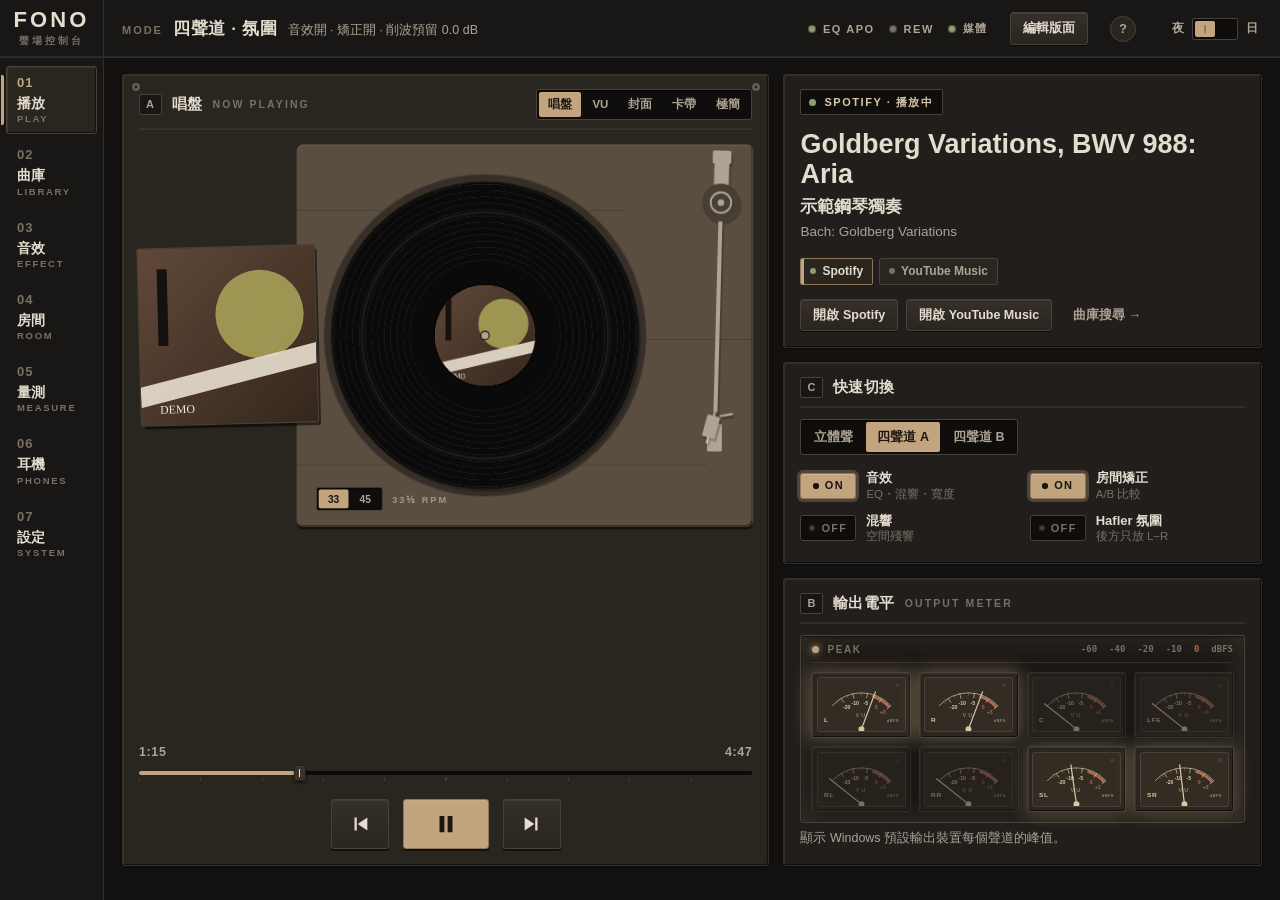
==== web/index.html @ d2fb8076 "Fono Console 2.7.0 Open-source Windows audio console on Equalizer APO: room measurement and correcti" ====
<!doctype html>
<html lang="zh-Hant" data-theme="dark">
<head>
<meta charset="utf-8">
<meta name="viewport" content="width=device-width, initial-scale=1">
<title>Fono Console</title>
<link rel="icon" href="icon.svg" type="image/svg+xml">
<link rel="stylesheet" href="style.css">
</head>
<body>
<div class="app">
  <header class="topbar">
    <div class="brand">
      <div class="brand-mark" aria-hidden="true"><span></span></div>
      <div class="brand-text"><b>FONO</b><small>聲場控制台</small></div>
    </div>
    <div class="top-mode" id="topMode"></div>
    <div class="top-right">
      <div class="lamp-row">
        <span class="status-lamp" id="lampEapo"><i></i>EQ APO</span>
        <span class="status-lamp" id="lampRew"><i></i>REW</span>
        <span class="status-lamp" id="lampMedia"><i></i>媒體</span>
      </div>
      <button class="btn edit-btn" id="editBtn" type="button" aria-pressed="false">編輯版面</button>
      <button class="help-btn" id="helpBtn" type="button" aria-label="說明">?</button>
      <button class="theme-switch" id="themeSwitch" type="button" aria-label="切換深淺色">
        <span class="ts-label">夜</span><span class="ts-track"><span class="ts-thumb"></span></span><span class="ts-label">日</span>
      </button>
    </div>
  </header>

  <nav class="rail" id="rail" aria-label="頁面">
    <button data-page="play"><em>01</em><b>播放</b><small>PLAY</small></button>
    <button data-page="lib"><em>02</em><b>曲庫</b><small>LIBRARY</small></button>
    <button data-page="fx"><em>03</em><b>音效</b><small>EFFECT</small></button>
    <button data-page="room"><em>04</em><b>房間</b><small>ROOM</small></button>
    <button data-page="measure"><em>05</em><b>量測</b><small>MEASURE</small></button>
    <button data-page="hp"><em>06</em><b>耳機</b><small>PHONES</small></button>
    <button data-page="settings"><em>07</em><b>設定</b><small>SYSTEM</small></button>
  </nav>

  <main class="pages">
    <section class="page" id="page-play"></section>
    <section class="page" id="page-lib"></section>
    <section class="page" id="page-hp"></section>
    <section class="page" id="page-fx"></section>
    <section class="page" id="page-room"></section>
    <section class="page" id="page-measure"></section>
    <section class="page" id="page-settings"></section>
  </main>

  <footer class="strip" id="strip"></footer>
</div>
<div class="toast" id="toast" role="status" aria-live="polite"></div>
<script type="module">
// Static demo (tutorial site, GitHub Pages): a simulated backend runs in the page.
if (/[?&]demo\b/.test(location.search) || !/^(127\.0\.0\.1|localhost)$/.test(location.hostname) || location.pathname.includes('/guide/')) await import('./js/mock.js');
await import('./js/app.js');
</script>
</body>
</html>
---- web/style.css ----
/* ================================================================ tokens */
:root {
  --font-ui: "Segoe UI Variable Text", "Segoe UI", "Microsoft JhengHei UI", "Microsoft JhengHei", "Noto Sans CJK TC", "Noto Sans TC", "PingFang TC", sans-serif;
  --font-disp: "Bahnschrift SemiCondensed", "Bahnschrift", "DIN Condensed", "Barlow Condensed", "DejaVu Sans Condensed", "Microsoft JhengHei UI", "Noto Sans CJK TC", sans-serif;
  --font-mono: "Cascadia Mono", "Consolas", "DejaVu Sans Mono", monospace;
  --r: 3px;
  --gap: 14px;
}
html[data-theme="dark"] {
  color-scheme: dark;
  --bg: #0e0c0b;
  --bg-2: #15110f;
  --panel: #1a1512;
  --panel-2: #221b17;
  --raised: #2d231d;
  --brown: #4a3427;
  --brown-2: #6b4a35;
  --line: #33281f;
  --line-2: #45362b;
  --ink: #ece2d2;
  --ink-2: #b3a090;
  --ink-3: #7c6b5e;
  --accent: #c8692f;
  --accent-ink: #160f0b;
  --accent-2: #8f3d22;
  --good: #8fae6a;
  --warn: #d9a441;
  --bad: #d2563a;
  --knob-cap: #3a2c23;
  --knob-skirt: #251c17;
  --metal: #8b7a6b;
  --vinyl: #0b0a0a;
  --vinyl-groove: #1c1917;
  --shadow: 0 1px 0 rgba(0,0,0,.6), 0 14px 30px -18px rgba(0,0,0,.9);
  --hi: inset 0 1px 0 rgba(255,236,214,.05);
  --grid: rgba(236,226,210,.07);
}
html[data-theme="light"] {
  color-scheme: light;
  --bg: #e9e1d3;        /* linen */
  --bg-2: #e1d6c4;
  --panel: #f3ede3;
  --panel-2: #e8dccb;   /* milk tea, light */
  --raised: #d9c4a6;    /* milk tea */
  --brown: #c19a6b;     /* camel */
  --brown-2: #a8804f;
  --line: #d3c3ab;
  --line-2: #c0aa8c;
  --ink: #33251b;
  --ink-2: #6e5845;
  --ink-3: #9a8370;
  --accent: #a4472a;    /* brick, the constructivist accent */
  --accent-ink: #fbf5ec;
  --accent-2: #c19a6b;
  --good: #5f7f3d;
  --warn: #b07a1b;
  --bad: #b23b25;
  --knob-cap: #e7dac6;
  --knob-skirt: #cdb593;
  --metal: #8c7863;
  --vinyl: #1a1614;
  --vinyl-groove: #2a2421;
  --shadow: 0 1px 0 rgba(84,58,36,.18), 0 14px 26px -18px rgba(84,58,36,.55);
  --hi: inset 0 1px 0 rgba(255,255,255,.6);
  --grid: rgba(51,37,27,.08);
}

* { box-sizing: border-box; }
html, body { margin: 0; height: 100%; }
body {
  background: var(--bg);
  color: var(--ink);
  font: 13.5px/1.45 var(--font-ui);
  -webkit-font-smoothing: antialiased;
  overflow: hidden;
  user-select: none;
}
button { font: inherit; color: inherit; }
input, select, textarea { font: inherit; color: var(--ink); }
::selection { background: var(--accent); color: var(--accent-ink); }
.mono { font-family: var(--font-mono); }

/* ================================================================ layout */
.app {
  display: grid;
  grid-template: "top top" 58px "rail main" 1fr "rail strip" auto / 104px 1fr;
  height: 100vh;
}
.topbar {
  grid-area: top; display: flex; align-items: center; gap: 18px;
  padding: 0 18px 0 0; background: var(--bg-2); border-bottom: 1px solid var(--line);
  position: relative; overflow: hidden;
}
.topbar::after { /* constructivist diagonal */
  content: ""; position: absolute; right: 470px; top: -20px; width: 46px; height: 120px;
  background: var(--accent); transform: skewX(-28deg); opacity: .9; pointer-events: none;
}
.brand { display: flex; align-items: center; gap: 12px; width: 104px; justify-content: center; height: 100%; background: var(--accent); color: var(--accent-ink); position: relative; z-index: 1; }
.brand-mark { width: 26px; height: 26px; border-radius: 50%; background: var(--accent-ink); position: relative; display: none; }
.brand-text { display: flex; flex-direction: column; align-items: center; line-height: 1; }
.brand-text b { font: 700 25px/1 var(--font-disp); letter-spacing: .06em; }
.brand-text small { font-size: 10.5px; letter-spacing: .2em; margin-top: 3px; font-weight: 600; }
.top-mode { display: flex; align-items: baseline; gap: 10px; z-index: 1; }
.top-mode .tm-k { font: 600 11px var(--font-disp); letter-spacing: .18em; color: var(--ink-3); text-transform: uppercase; }
.top-mode .tm-v { font: 700 19px var(--font-disp); letter-spacing: .04em; }
.top-mode .tm-d { color: var(--ink-2); font-size: 12.5px; }
.top-right { margin-left: auto; display: flex; align-items: center; gap: 22px; z-index: 1; }
.lamp-row { display: flex; gap: 14px; }
.status-lamp { display: inline-flex; align-items: center; gap: 7px; font: 600 11.5px var(--font-disp); letter-spacing: .12em; color: var(--ink-2); }
.status-lamp i { width: 9px; height: 9px; border-radius: 50%; background: var(--ink-3); box-shadow: inset 0 0 0 1px rgba(0,0,0,.35); }
.status-lamp.ok i { background: var(--good); box-shadow: 0 0 8px var(--good); }
.status-lamp.warn i { background: var(--warn); box-shadow: 0 0 8px var(--warn); }
.status-lamp.bad i { background: var(--bad); box-shadow: 0 0 8px var(--bad); }

.theme-switch { display: flex; align-items: center; gap: 8px; background: none; border: 0; cursor: pointer; padding: 4px; }
.ts-label { font: 700 12px var(--font-disp); color: var(--ink-2); }
.ts-track { width: 46px; height: 22px; border-radius: 3px; background: var(--panel-2); border: 1px solid var(--line-2); position: relative; box-shadow: inset 0 2px 3px rgba(0,0,0,.25); }
.ts-thumb { position: absolute; top: 2px; left: 2px; width: 20px; height: 16px; border-radius: 2px; background: var(--brown-2); box-shadow: var(--hi), 0 1px 2px rgba(0,0,0,.4); transition: left .18s; }
.ts-thumb::after { content: ""; position: absolute; inset: 4px 9px; background: rgba(0,0,0,.25); }
html[data-theme="light"] .ts-thumb { left: 24px; }

/* rail */
.rail { grid-area: rail; background: var(--bg-2); border-right: 1px solid var(--line); display: flex; flex-direction: column; padding: 10px 0; gap: 2px; position: relative; overflow: hidden; }
.rail button {
  background: none; border: 0; cursor: pointer; text-align: left; padding: 12px 14px 12px 16px;
  display: grid; grid-template-columns: auto; position: relative; color: var(--ink-2);
}
.rail button em { font: 700 26px/1 var(--font-disp); font-style: normal; color: var(--ink-3); letter-spacing: .02em; }
.rail button b { font-size: 15px; margin-top: 2px; color: var(--ink); font-weight: 700; }
.rail button small { font: 600 10px var(--font-disp); letter-spacing: .22em; color: var(--ink-3); }
.rail button:hover em { color: var(--ink-2); }
.rail button.on { background: var(--panel); }
.rail button.on::before { content: ""; position: absolute; left: 0; top: 0; bottom: 0; width: 6px; background: var(--accent); }
.rail button.on em { color: var(--accent); }
.rail-stripe { margin-top: auto; height: 160px; background: repeating-linear-gradient(-28deg, transparent 0 14px, var(--line) 14px 18px); opacity: .9; }

.pages { grid-area: main; overflow: auto; position: relative; }
.page { display: none; padding: 20px 22px 26px; min-height: 100%; }
.page.on { display: block; animation: pagein .22s ease-out; }
@keyframes pagein { from { opacity: 0; transform: translateY(4px); } }

/* ================================================================ panels */
.panel {
  background: var(--panel); border: 1px solid var(--line); border-radius: var(--r);
  box-shadow: var(--shadow), var(--hi); position: relative; padding: 16px 18px 18px;
}
.panel.plinth::before, .panel.plinth::after { /* screws */
  content: ""; position: absolute; width: 9px; height: 9px; border-radius: 50%;
  background: radial-gradient(circle at 50% 50%, transparent 0 1px, var(--metal) 1px 100%);
  box-shadow: inset 0 0 0 1px rgba(0,0,0,.35); top: 9px; left: 9px; opacity: .7;
}
.panel.plinth::after { left: auto; right: 9px; }
.ph { display: flex; align-items: center; gap: 12px; margin: 0 0 14px; }
.ph .tag { font: 700 12px/1 var(--font-disp); letter-spacing: .12em; background: var(--ink); color: var(--bg); padding: 5px 7px 4px; border-radius: 2px; }
.ph h2 { font: 700 17px var(--font-ui); margin: 0; letter-spacing: .02em; }
.ph .en { font: 600 11px var(--font-disp); letter-spacing: .24em; color: var(--ink-3); text-transform: uppercase; }
.ph .rule { flex: 1; height: 2px; background: var(--line-2); }
.ph .actions { display: flex; gap: 8px; }
.hint { color: var(--ink-2); font-size: 12.5px; margin: 6px 0 0; line-height: 1.55; }
.hint b { color: var(--ink); }
.muted { color: var(--ink-3); }
.grid { display: grid; gap: var(--gap); }

.page-head { display: flex; align-items: flex-end; gap: 16px; margin: 0 0 16px; }
.page-head .num { font: 700 64px/0.8 var(--font-disp); color: var(--accent); letter-spacing: -.02em; }
.page-head h1 { margin: 0; font: 800 26px/1.1 var(--font-ui); }
.page-head .sub { color: var(--ink-2); margin-top: 4px; font-size: 13px; }
.page-head .bar { flex: 1; height: 8px; background: var(--ink); margin-bottom: 8px; position: relative; }
.page-head .bar::after { content: ""; position: absolute; right: 0; top: -8px; width: 80px; height: 24px; background: var(--accent); transform: skewX(-28deg); }

/* ================================================================ buttons */
.btn {
  display: inline-flex; align-items: center; justify-content: center; gap: 6px;
  background: var(--raised); border: 1px solid var(--line-2); border-radius: var(--r);
  padding: 7px 12px; cursor: pointer; font-weight: 600; font-size: 12.5px;
  box-shadow: var(--hi), 0 2px 0 var(--line); transition: transform .06s, box-shadow .06s, background .15s;
  white-space: nowrap;
}
.btn:hover { background: var(--brown); color: var(--ink); }
html[data-theme="light"] .btn:hover { color: #2b1d14; }
.btn:active { transform: translateY(2px); box-shadow: var(--hi), 0 0 0 var(--line); }
.btn.primary { background: var(--accent); border-color: var(--accent); color: var(--accent-ink); }
.btn.primary:hover { filter: brightness(1.08); }
.btn.ghost { background: transparent; box-shadow: none; }
.btn:disabled { opacity: .45; pointer-events: none; }
.btn svg { width: 15px; height: 15px; }

.keys { display: inline-flex; border: 1px solid var(--line-2); border-radius: var(--r); overflow: hidden; background: var(--panel-2); }
.key { background: none; border: 0; border-right: 1px solid var(--line-2); padding: 7px 12px; cursor: pointer; font-weight: 600; font-size: 12.5px; color: var(--ink-2); }
.key:last-child { border-right: 0; }
.key:hover { color: var(--ink); background: var(--raised); }
.key.on { background: var(--ink); color: var(--bg); }

input[type=text], input[type=number], select, textarea {
  background: var(--bg-2); border: 1px solid var(--line-2); border-radius: var(--r);
  padding: 6px 9px; outline: none; min-width: 0;
}
input:focus, select:focus, textarea:focus { border-color: var(--accent); }
select { cursor: pointer; }
label.field { display: grid; gap: 4px; font-size: 12px; color: var(--ink-2); }
label.field > span { font-weight: 600; }

/* ================================================================ knob */
.knob { display: inline-flex; flex-direction: column; align-items: center; gap: 2px; outline: none; cursor: ns-resize; touch-action: none; }
.knob-svg { display: block; overflow: visible; }
.knob-ticks line { stroke: var(--ink-3); stroke-width: 1.2; }
.knob-track { fill: none; stroke: var(--line-2); stroke-width: 3.2; stroke-linecap: butt; }
.knob-arc { fill: none; stroke: var(--accent); stroke-width: 3.2; }
.knob-skirt { fill: var(--knob-skirt); stroke: rgba(0,0,0,.35); stroke-width: 1; }
.knob-knurl line { stroke: rgba(0,0,0,.28); stroke-width: 1.4; }
html[data-theme="light"] .knob-knurl line { stroke: rgba(84,58,36,.35); }
.knob-cap { fill: var(--knob-cap); }
.knob-cap-hi { fill: none; stroke: rgba(255,240,220,.08); stroke-width: 1.5; }
html[data-theme="light"] .knob-cap-hi { stroke: rgba(255,255,255,.8); }
.knob-ptr { stroke: var(--ink); stroke-width: 2.6; stroke-linecap: square; }
.knob:focus-visible .knob-skirt, .knob.active .knob-skirt { stroke: var(--accent); }
.knob-label { font-weight: 700; font-size: 12.5px; margin-top: 2px; }
.knob-val { font: 600 12px var(--font-disp); color: var(--ink-2); letter-spacing: .04em; min-height: 16px; }

/* ================================================================ fader */
.fader { display: inline-flex; flex-direction: column; align-items: center; gap: 6px; outline: none; width: 46px; touch-action: none; }
.fader-val { font: 600 11.5px var(--font-disp); color: var(--ink-2); min-height: 15px; }
.fader-slot { position: relative; width: 38px; cursor: ns-resize; }
.fader-scale i { position: absolute; left: 0; right: 0; height: 1px; background: var(--line-2); }
.fader-scale i.zero { background: var(--ink-3); height: 2px; }
.fader-groove { position: absolute; left: 50%; top: 0; bottom: 0; width: 6px; margin-left: -3px; background: var(--bg); border-radius: 3px; box-shadow: inset 0 1px 2px rgba(0,0,0,.5); }
.fader-fill { position: absolute; left: 50%; width: 6px; margin-left: -3px; background: var(--accent); border-radius: 2px; }
.fader-cap {
  position: absolute; left: 3px; right: 3px; height: 22px; border-radius: 2px;
  background: var(--knob-cap); border: 1px solid rgba(0,0,0,.35);
  box-shadow: var(--hi), 0 3px 5px -2px rgba(0,0,0,.6);
  display: flex; flex-direction: column; justify-content: center; gap: 2px; padding: 0 7px; cursor: grab;
}
.fader-cap span { height: 1px; background: rgba(0,0,0,.35); }
.fader-cap span:nth-child(2) { background: var(--ink); height: 2px; }
html[data-theme="light"] .fader-cap { background: var(--panel); }
.fader.active .fader-cap, .fader:focus-visible .fader-cap { border-color: var(--accent); }
.fader-label { font: 700 11.5px var(--font-disp); letter-spacing: .04em; color: var(--ink-2); }

/* ================================================================ toggle */
.tgl { display: inline-flex; align-items: center; gap: 10px; background: none; border: 0; padding: 4px 0; cursor: pointer; text-align: left; }
.tgl-lamp { width: 8px; height: 8px; border-radius: 50%; background: var(--line-2); box-shadow: inset 0 0 0 1px rgba(0,0,0,.4); flex: none; }
.tgl.on .tgl-lamp { background: var(--accent); box-shadow: 0 0 8px var(--accent); }
.tgl-plate { width: 26px; height: 40px; border-radius: 3px; background: var(--panel-2); border: 1px solid var(--line-2); position: relative; box-shadow: inset 0 2px 4px rgba(0,0,0,.25); flex: none; }
.tgl-plate::before { content: ""; position: absolute; left: 50%; top: 50%; width: 12px; height: 12px; margin: -6px; border-radius: 50%; background: var(--metal); box-shadow: inset 0 -1px 2px rgba(0,0,0,.45); }
.tgl-bat { position: absolute; left: 50%; width: 8px; height: 19px; margin-left: -4px; top: 3px; border-radius: 4px; background: var(--ink-2); box-shadow: 0 2px 2px rgba(0,0,0,.35); transition: top .14s; transform-origin: 50% 100%; }
.tgl:not(.on) .tgl-bat { top: 18px; }
.tgl.on .tgl-bat { background: var(--ink); }
.tgl-text { display: flex; flex-direction: column; line-height: 1.25; }
.tgl-text b { font-size: 13px; }
.tgl-text small { color: var(--ink-3); font-size: 11.5px; }
.tgl.small .tgl-plate { width: 20px; height: 30px; }
.tgl.small .tgl-bat { height: 13px; width: 6px; margin-left: -3px; }
.tgl.small:not(.on) .tgl-bat { top: 14px; }
.tgl.small .tgl-plate::before { width: 9px; height: 9px; margin: -4.5px; }

/* ================================================================ selector */
.selector { position: relative; flex: none; }
.sel-svg { position: absolute; inset: 15%; width: 70%; height: 70%; cursor: pointer; overflow: visible; }
.sel-tick { stroke: var(--ink-3); stroke-width: 2.2; }
.sel-skirt { fill: var(--knob-skirt); stroke: rgba(0,0,0,.35); }
.sel-bar { fill: var(--knob-cap); stroke: rgba(0,0,0,.35); }
.sel-ptr { stroke: var(--accent); stroke-width: 4; }
.sel-hub { fill: var(--metal); }
.sel-label { position: absolute; transform: translate(-50%, -50%); background: none; border: 0; padding: 3px 6px; font: 700 12px var(--font-ui); color: var(--ink-3); cursor: pointer; white-space: nowrap; border-radius: 2px; }
.sel-label.on { color: var(--accent-ink); background: var(--accent); }

/* ================================================================ play page */
.play-grid { display: grid; grid-template-columns: minmax(520px, 1.15fr) minmax(340px, .85fr); gap: var(--gap); }
.deck { padding: 26px 26px 20px; min-height: 560px; display: flex; flex-direction: column; }
.deck-stage { position: relative; height: 410px; margin: 4px 0 18px; }
.sleeve {
  position: absolute; left: 0; top: 34px; width: 340px; height: 340px; border-radius: 2px;
  background: var(--raised) center/cover no-repeat; box-shadow: 0 18px 34px -18px rgba(0,0,0,.8), 0 0 0 1px rgba(0,0,0,.25);
}
.sleeve::after { content: ""; position: absolute; inset: 0; background: linear-gradient(90deg, rgba(0,0,0,0) 85%, rgba(0,0,0,.18)); }
.record {
  position: absolute; left: 120px; top: 20px; width: 360px; height: 360px; border-radius: 50%;
  background:
    radial-gradient(circle, transparent 0 31%, rgba(255,255,255,.02) 31.2% 31.5%, transparent 31.6%),
    repeating-radial-gradient(circle, var(--vinyl) 0 2px, var(--vinyl-groove) 2px 3px);
  box-shadow: 0 22px 40px -20px rgba(0,0,0,.95), inset 0 0 0 6px #070606, inset 0 0 0 7px #2a2522;
  transition: left .6s cubic-bezier(.2,.8,.2,1);
}
.record.out { left: 200px; }
.record-sheen { position: absolute; inset: 0; border-radius: 50%; background: conic-gradient(from 20deg, transparent 0 8%, rgba(255,240,220,.08) 12%, transparent 18% 50%, rgba(255,240,220,.06) 58%, transparent 64%); pointer-events: none; }
.record-spin { position: absolute; inset: 0; border-radius: 50%; animation: spin 1.8s linear infinite; animation-play-state: paused; }
.record.playing .record-spin { animation-play-state: running; }
@keyframes spin { to { transform: rotate(360deg); } }
.label {
  position: absolute; left: 50%; top: 50%; width: 36%; height: 36%; margin: -18%; border-radius: 50%;
  background: var(--accent) center/cover no-repeat; box-shadow: 0 0 0 3px rgba(0,0,0,.4);
}
.label::after { content: ""; position: absolute; left: 50%; top: 50%; width: 10px; height: 10px; margin: -5px; border-radius: 50%; background: var(--bg); box-shadow: 0 0 0 2px var(--metal); }
.label-mark { position: absolute; left: 50%; top: 9%; width: 6px; height: 16%; margin-left: -3px; background: rgba(0,0,0,.4); }
.tonearm { position: absolute; left: 520px; top: 4px; width: 120px; height: 360px; transform-origin: 74px 40px; transition: transform 1s cubic-bezier(.3,.7,.2,1); pointer-events: none; }
.tonearm svg { width: 100%; height: 100%; overflow: visible; }
.arm-base { fill: var(--raised); stroke: var(--line-2); }
.arm-pivot { fill: var(--metal); }
.arm-tube { stroke: var(--metal); stroke-width: 6; stroke-linecap: round; fill: none; }
.arm-head { fill: var(--ink); }
.arm-weight { fill: var(--knob-cap); stroke: var(--line-2); }
.rpm { position: absolute; right: 0; bottom: 0; display: flex; flex-direction: column; align-items: flex-end; gap: 4px; }
.rpm b { font: 700 46px/0.9 var(--font-disp); color: var(--ink-3); }
.rpm small { font: 600 10px var(--font-disp); letter-spacing: .25em; color: var(--ink-3); }

.progress { margin-top: auto; }
.prog-times { display: flex; justify-content: space-between; font: 600 12.5px var(--font-disp); color: var(--ink-2); letter-spacing: .05em; margin-bottom: 6px; }
.prog-track { height: 16px; position: relative; cursor: pointer; }
.prog-track .groove { position: absolute; left: 0; right: 0; top: 6px; height: 4px; background: var(--bg); border-radius: 2px; box-shadow: inset 0 1px 2px rgba(0,0,0,.5); }
.prog-track .fill { position: absolute; left: 0; top: 6px; height: 4px; background: var(--accent); border-radius: 2px; }
.prog-track .ticks { position: absolute; inset: 12px 0 0; background: repeating-linear-gradient(90deg, var(--line-2) 0 1px, transparent 1px 10%); height: 4px; top: 12px; opacity: .8; }
.prog-track .cap { position: absolute; top: 0; width: 12px; height: 16px; margin-left: -6px; background: var(--knob-cap); border: 1px solid rgba(0,0,0,.4); border-radius: 2px; box-shadow: var(--hi), 0 2px 3px rgba(0,0,0,.4); }
.prog-track .cap::after { content: ""; position: absolute; left: 4.5px; top: 3px; bottom: 3px; width: 1px; background: var(--ink); }
.prog-track.disabled { cursor: default; opacity: .6; }
.transport { display: flex; align-items: center; justify-content: center; gap: 14px; margin-top: 18px; }
.tbtn { width: 58px; height: 50px; border-radius: var(--r); background: var(--raised); border: 1px solid var(--line-2); box-shadow: var(--hi), 0 4px 0 var(--line); cursor: pointer; display: grid; place-items: center; transition: transform .06s, box-shadow .06s; }
.tbtn:active { transform: translateY(4px); box-shadow: var(--hi), 0 0 0 var(--line); }
.tbtn svg { width: 22px; height: 22px; fill: var(--ink); }
.tbtn.play { width: 86px; background: var(--accent); border-color: var(--accent); }
.tbtn.play svg { fill: var(--accent-ink); width: 26px; height: 26px; }
.tbtn:disabled { opacity: .4; }

.info { display: flex; flex-direction: column; gap: var(--gap); }
.track-card { padding: 22px 22px 20px; overflow: hidden; }
.track-card .src { display: inline-flex; align-items: center; gap: 8px; font: 700 11.5px var(--font-disp); letter-spacing: .16em; background: var(--ink); color: var(--bg); padding: 5px 8px 4px; border-radius: 2px; text-transform: uppercase; }
.track-card .src i { width: 7px; height: 7px; border-radius: 50%; background: var(--ink-3); }
.track-card .src.playing i { background: var(--good); }
.track-title { font: 800 30px/1.12 var(--font-ui); margin: 14px 0 6px; word-break: break-word; display: -webkit-box; -webkit-line-clamp: 3; -webkit-box-orient: vertical; overflow: hidden; }
.track-artist { font-size: 17px; font-weight: 600; color: var(--ink); }
.track-album { color: var(--ink-2); margin-top: 2px; }
.track-card .deco { position: absolute; right: -30px; bottom: -36px; width: 140px; height: 140px; border-radius: 50%; border: 18px solid var(--line); opacity: .7; }
.sessions { display: flex; flex-wrap: wrap; gap: 6px; margin-top: 16px; position: relative; z-index: 1; }
.chip { display: inline-flex; align-items: center; gap: 6px; border: 1px solid var(--line-2); background: var(--panel-2); padding: 4px 9px; border-radius: 2px; cursor: pointer; font-size: 12px; font-weight: 600; color: var(--ink-2); }
.chip.on { border-color: var(--accent); color: var(--ink); box-shadow: inset 3px 0 0 var(--accent); }
.chip i { width: 6px; height: 6px; border-radius: 50%; background: var(--ink-3); }
.chip.playing i { background: var(--good); }
.launch { display: flex; gap: 8px; margin-top: 14px; flex-wrap: wrap; }

.meters { display: grid; grid-template-columns: repeat(8, 1fr); gap: 8px; align-items: end; height: 132px; }
.meter { display: flex; flex-direction: column; align-items: center; gap: 6px; height: 100%; }
.meter .bar { flex: 1; width: 16px; background: var(--bg); border-radius: 2px; position: relative; overflow: hidden; box-shadow: inset 0 1px 2px rgba(0,0,0,.5); }
.meter .bar i { position: absolute; left: 0; right: 0; bottom: 0; height: 0; background: linear-gradient(0deg, var(--brown-2) 0 60%, var(--accent) 60% 88%, var(--bad) 88%); background-size: 100% var(--h, 100px); background-position: bottom; transition: height .07s linear; }
.meter .bar b { position: absolute; left: 0; right: 0; height: 2px; background: var(--ink); bottom: 0; transition: bottom .3s; }
.meter span { font: 700 11px var(--font-disp); color: var(--ink-3); letter-spacing: .06em; }
.meter.used span { color: var(--ink); }
.quick { display: grid; grid-template-columns: 1fr 1fr; gap: 6px 14px; }

/* ================================================================ fx page */
.fx-top { display: grid; grid-template-columns: auto 1fr; gap: var(--gap); }
.power { display: flex; flex-direction: column; gap: 10px; min-width: 220px; }
.knob-row { display: flex; flex-wrap: wrap; gap: 6px 20px; align-items: flex-start; }
.presets { display: flex; flex-wrap: wrap; gap: 6px; }
.fx-main { display: grid; grid-template-columns: 1fr 360px; gap: var(--gap); margin-top: var(--gap); }
.eq-wrap { display: flex; flex-direction: column; gap: 10px; }
canvas.curve { width: 100%; height: 150px; display: block; background: var(--bg-2); border: 1px solid var(--line); border-radius: var(--r); }
.faders { display: flex; justify-content: space-between; padding: 8px 6px 0; }
.headroom { display: flex; align-items: center; gap: 10px; font-size: 12.5px; color: var(--ink-2); }
.headroom b { font: 700 18px var(--font-disp); color: var(--ink); }

/* ================================================================ room page */
.room-top { display: grid; grid-template-columns: 300px 1fr; gap: var(--gap); }
.mode-box { display: flex; flex-direction: column; align-items: center; }
.mode-desc { text-align: center; font-size: 12.5px; color: var(--ink-2); min-height: 54px; margin-top: 6px; max-width: 260px; }
.strips { display: grid; grid-template-columns: repeat(4, 1fr); gap: 10px; }
.cstrip { background: var(--panel-2); border: 1px solid var(--line); border-radius: var(--r); padding: 12px 10px; display: flex; flex-direction: column; align-items: center; gap: 8px; position: relative; }
.cstrip .cname { font: 700 22px/1 var(--font-disp); letter-spacing: .04em; }
.cstrip .cspk { font-size: 11.5px; color: var(--ink-2); text-align: center; min-height: 32px; }
.cstrip .crow { display: flex; gap: 10px; align-items: flex-end; }
.cstrip .corr { width: 100%; border-top: 1px dashed var(--line-2); padding-top: 8px; display: flex; flex-direction: column; gap: 6px; }
.cstrip .corr-name { font-size: 11.5px; color: var(--ink-2); white-space: nowrap; overflow: hidden; text-overflow: ellipsis; }
.cstrip canvas { width: 100%; height: 44px; background: var(--bg-2); border-radius: 2px; }
.cstrip .cbtns { display: flex; gap: 4px; flex-wrap: wrap; justify-content: center; }
.cstrip .cbtns .btn { padding: 4px 7px; font-size: 11.5px; }
.cstrip.muted-ch { opacity: .55; }
.cstrip.target { box-shadow: inset 0 0 0 2px var(--accent); }
.room-bottom { display: grid; grid-template-columns: 1fr 1fr 1fr; gap: var(--gap); margin-top: var(--gap); }
.align-grid { display: grid; grid-template-columns: repeat(4, 1fr); gap: 8px; }
.kv { display: grid; grid-template-columns: auto 1fr; gap: 6px 12px; align-items: center; font-size: 12.5px; }
.kv > span { color: var(--ink-2); }

/* ================================================================ measure page */
.tabs { display: flex; gap: 0; margin-bottom: var(--gap); border-bottom: 2px solid var(--line-2); }
.tab { background: none; border: 0; padding: 9px 18px; cursor: pointer; font-weight: 700; color: var(--ink-3); position: relative; }
.tab.on { color: var(--ink); }
.tab.on::after { content: ""; position: absolute; left: 0; right: 0; bottom: -2px; height: 4px; background: var(--accent); }
.tabpane { display: none; }
.tabpane.on { display: block; }
.meas-grid { display: grid; grid-template-columns: 280px 1fr; gap: var(--gap); }
.mlist { display: flex; flex-direction: column; gap: 4px; max-height: 420px; overflow: auto; }
.mitem { display: grid; grid-template-columns: 14px 1fr auto; align-items: center; gap: 8px; padding: 6px 8px; border-radius: 2px; cursor: pointer; border: 1px solid transparent; }
.mitem:hover { background: var(--panel-2); }
.mitem.on { border-color: var(--line-2); background: var(--panel-2); }
.mitem .sw { width: 12px; height: 12px; border-radius: 2px; }
.mitem .t { font-size: 12.5px; white-space: nowrap; overflow: hidden; text-overflow: ellipsis; }
canvas.graph { width: 100%; height: 380px; display: block; background: var(--bg-2); border: 1px solid var(--line); border-radius: var(--r); }
.graph-tools { display: flex; flex-wrap: wrap; gap: 10px; align-items: center; margin-bottom: 10px; }
.rta-read { display: grid; grid-template-columns: repeat(4, 1fr); gap: 10px; margin-top: 12px; }
.readout { background: var(--panel-2); border: 1px solid var(--line); border-radius: var(--r); padding: 10px 12px; }
.readout small { display: block; color: var(--ink-3); font: 600 10.5px var(--font-disp); letter-spacing: .16em; text-transform: uppercase; }
.readout b { font: 700 24px/1.2 var(--font-disp); }
.readout .note { font-size: 11.5px; color: var(--ink-2); }
.modes-table { width: 100%; border-collapse: collapse; font-size: 12.5px; }
.modes-table th, .modes-table td { padding: 5px 8px; border-bottom: 1px solid var(--line); text-align: left; }
.modes-table th { font: 700 11px var(--font-disp); letter-spacing: .12em; color: var(--ink-3); text-transform: uppercase; }
.modes-table td.ax { color: var(--accent); font-weight: 700; }

/* ================================================================ settings */
.set-grid { display: grid; grid-template-columns: 1fr 1fr; gap: var(--gap); }
pre.code { background: var(--bg-2); border: 1px solid var(--line); border-radius: var(--r); padding: 12px; font: 12px/1.5 var(--font-mono); max-height: 420px; overflow: auto; margin: 0; white-space: pre; user-select: text; color: var(--ink-2); }
.dev-row { display: grid; grid-template-columns: 110px 1fr auto; gap: 8px; align-items: center; margin-bottom: 8px; }
.banner { display: flex; align-items: center; gap: 14px; background: var(--accent); color: var(--accent-ink); padding: 10px 14px; border-radius: var(--r); margin-bottom: var(--gap); font-weight: 600; }
.banner .btn { background: var(--accent-ink); color: var(--accent); border-color: transparent; }
.banner.warn { background: var(--warn); color: #1d1408; }
.banner.warn .btn { background: #1d1408; color: var(--warn); }

/* ================================================================ mini strip */
.strip { grid-area: strip; display: none; align-items: center; gap: 14px; padding: 8px 18px; border-top: 1px solid var(--line); background: var(--bg-2); }
.strip.on { display: flex; }
.mini-rec { width: 44px; height: 44px; border-radius: 50%; background: repeating-radial-gradient(circle, var(--vinyl) 0 1.5px, var(--vinyl-groove) 1.5px 2.5px); position: relative; animation: spin 1.8s linear infinite; animation-play-state: paused; flex: none; }
.mini-rec.playing { animation-play-state: running; }
.mini-rec i { position: absolute; inset: 30%; border-radius: 50%; background: var(--accent) center/cover; }
.mini-meta { min-width: 0; width: 280px; }
.mini-meta b { display: block; white-space: nowrap; overflow: hidden; text-overflow: ellipsis; }
.mini-meta span { color: var(--ink-2); font-size: 12px; white-space: nowrap; overflow: hidden; text-overflow: ellipsis; display: block; }
.mini-prog { flex: 1; display: flex; align-items: center; gap: 10px; font: 600 12px var(--font-disp); color: var(--ink-2); }
.mini-prog .prog-track { flex: 1; }
.mini-btns { display: flex; gap: 6px; }
.mini-btns .tbtn { width: 40px; height: 34px; box-shadow: var(--hi), 0 3px 0 var(--line); }
.mini-btns .tbtn svg { width: 16px; height: 16px; }
.mini-btns .tbtn.play { width: 54px; }

/* ================================================================ toast */
.toast { position: fixed; left: 50%; bottom: 26px; transform: translate(-50%, 20px); background: var(--ink); color: var(--bg); padding: 10px 16px; border-radius: var(--r); font-weight: 600; opacity: 0; pointer-events: none; transition: .2s; max-width: 70vw; z-index: 10; box-shadow: 0 10px 30px -10px rgba(0,0,0,.7); }
.toast.on { opacity: 1; transform: translate(-50%, 0); }
.toast.bad { background: var(--bad); color: #fff; }

@media (max-width: 1240px) {
  .play-grid { grid-template-columns: 1fr; }
  .fx-main { grid-template-columns: 1fr; }
  .room-bottom { grid-template-columns: 1fr 1fr; }
}
::-webkit-scrollbar { width: 10px; height: 10px; }
::-webkit-scrollbar-thumb { background: var(--line-2); border-radius: 5px; border: 2px solid var(--bg); }
::-webkit-scrollbar-track { background: transparent; }

/* =====================================================================
   3.0 SKIN — rack hardware, in the spirit of a virtual mixing desk.
   Bevelled metal panels, lit push-keys, LCD readouts, printed scales.
   Low saturation: camel / sage / slate on warm charcoal or linen.
   No decorative geometry: every mark on screen is a control or a label.
   ===================================================================== */
:root {
  --font-disp: "Bahnschrift SemiCondensed", "Bahnschrift", "Barlow Semi Condensed", "DejaVu Sans Condensed", "Microsoft JhengHei UI", "Noto Sans CJK TC", sans-serif;
  --font-lcd: "Cascadia Mono", "Consolas", "DejaVu Sans Mono", monospace;
  --r: 3px;
}
html[data-theme="dark"] {
  --bg: #121110; --bg-2: #191715; --panel: #211e1b; --panel-2: #29251f; --raised: #353029;
  --brown: #4a4136; --brown-2: #6a5c4c;
  --line: #352f29; --line-2: #4a423a; --ink: #e4dccf; --ink-2: #aea394; --ink-3: #7a7065;
  --accent: #c2a47e; --accent-ink: #1b1612; --accent-2: #8f7759;
  --good: #8f9c74; --warn: #c7a25e; --bad: #b4654e;
  --knob-cap: #3b352e; --knob-skirt: #2a2621; --metal: #8d8478;
  --lcd: #0f0e0c; --lcd-ink: #d9c7a6; --lit-glow: rgba(194,164,126,.28);
  --bev-hi: rgba(255,248,236,.07); --bev-lo: rgba(0,0,0,.55);
  --dial: #e3d9c6; --dial-ink: #2a231c; --paper: #e4dccf;
  --grid: rgba(228,220,207,.07);
}
html[data-theme="light"] {
  --bg: #ddd5c7; --bg-2: #d3c9b9; --panel: #ebe5da; --panel-2: #e1d8ca; --raised: #f3eee6;
  --brown: #c8b394; --brown-2: #a8916f;
  --line: #c4b7a3; --line-2: #a69680; --ink: #2d251e; --ink-2: #5d5145; --ink-3: #887b6c;
  --accent: #8a6a4a; --accent-ink: #faf6ef; --accent-2: #6e5339;
  --good: #66784c; --warn: #9c7a32; --bad: #9c4a36;
  --knob-cap: #f1ebe1; --knob-skirt: #d6cbba; --metal: #8c806f;
  --lcd: #2a251f; --lcd-ink: #e8d9bc; --lit-glow: rgba(138,106,74,.22);
  --bev-hi: rgba(255,255,255,.75); --bev-lo: rgba(70,52,34,.28);
  --dial: #f3eee3; --dial-ink: #2d251e; --paper: #f3eee3;
  --grid: rgba(45,37,30,.08);
}
body { background: var(--bg); }

/* ---- remove decorative geometry */
.topbar::before, .topbar::after, .page-head .bar::after, .track-card .deco, .rail-stripe { display: none !important; content: none !important; }

/* ---- bevel helpers */
.panel, .cstrip, .readout, .hp-dev, .op-wrap, .song-row, .vu-m {
  border-radius: var(--r);
  box-shadow: inset 1px 1px 0 var(--bev-hi), inset -1px -1px 0 var(--bev-lo), 0 1px 2px rgba(0,0,0,.25);
}
.panel { background: var(--panel); border: 1px solid var(--line); padding: 14px 16px 16px; }
.panel.plinth { background: var(--panel-2); }
.panel.plinth::before, .panel.plinth::after { width: 8px; height: 8px; top: 8px; background: radial-gradient(circle, var(--bg) 0 1px, var(--metal) 1.3px); box-shadow: none; opacity: .55; }
.panel.plinth::after { right: 8px; }

/* panel header = engraved strip */
.ph { flex-wrap: wrap; gap: 10px; margin: 0 0 12px; padding: 0 0 8px; border-bottom: 1px solid var(--line); box-shadow: 0 1px 0 var(--bev-hi); }
.ph .tag { font: 600 11px/1 var(--font-disp); letter-spacing: .06em; background: var(--bg-2); color: var(--ink-2); padding: 4px 6px; border-radius: 2px; border: 1px solid var(--line-2); transform: none; }
.ph h2 { font: 700 14.5px var(--font-ui); letter-spacing: .03em; white-space: nowrap; }
.ph .en { font: 600 10.5px var(--font-disp); letter-spacing: .2em; color: var(--ink-3); }
.ph .rule { flex: 1; height: 0; background: none; min-width: 10px; }

/* ---- frame */
.topbar { background: var(--bg-2); border-bottom: 1px solid var(--line); box-shadow: inset 0 -1px 0 var(--bev-hi); overflow: hidden; }
.brand { background: transparent; color: var(--ink); border-right: 1px solid var(--line); }
.brand-text b { font: 700 22px/1 var(--font-disp); letter-spacing: .14em; }
.brand-text small { font: 600 9.5px var(--font-disp); letter-spacing: .3em; color: var(--ink-3); margin-top: 4px; }
.top-mode { min-width: 0; overflow: hidden; white-space: nowrap; }
.top-mode .tm-v { font: 700 17px var(--font-disp); letter-spacing: .04em; }
.top-mode .tm-d { overflow: hidden; text-overflow: ellipsis; }
.status-lamp { font: 600 11px var(--font-disp); letter-spacing: .14em; color: var(--ink-2); }
.status-lamp i { width: 8px; height: 8px; box-shadow: inset 0 0 0 1px rgba(0,0,0,.45) !important; }
.status-lamp.ok i { background: var(--good); } .status-lamp.warn i { background: var(--warn); } .status-lamp.bad i { background: var(--bad); }
.ts-track { border-radius: 2px; background: var(--lcd); }
.ts-thumb { background: var(--accent); border-radius: 2px; }

.rail { background: var(--bg-2); border-right: 1px solid var(--line); padding: 8px 6px; gap: 4px; }
.rail button { border-radius: var(--r); padding: 9px 10px; border: 1px solid transparent; }
.rail button em { font: 600 13px/1 var(--font-disp); color: var(--ink-3); letter-spacing: .08em; }
.rail button b { font-size: 14px; font-weight: 700; margin-top: 4px; }
.rail button small { font: 600 9.5px var(--font-disp); letter-spacing: .18em; }
.rail button:hover { background: var(--panel); }
.rail button.on { background: var(--panel-2); border-color: var(--line-2); box-shadow: inset 1px 1px 0 var(--bev-hi), inset -1px -1px 0 var(--bev-lo); }
.rail button.on::before { left: -6px; top: 8px; bottom: 8px; width: 3px; background: var(--accent); border-radius: 0 2px 2px 0; }
.rail button.on em { color: var(--accent); }
.rail button.on b { color: var(--ink); } .rail button.on small { color: var(--ink-3); }

.page { padding: 16px 18px 24px; }
.page-head { align-items: center; gap: 12px; margin: 0 0 14px; }
.page-head .num { font: 600 13px/1 var(--font-disp); color: var(--ink-2); letter-spacing: .08em; padding: 6px 7px; border: 1px solid var(--line-2); border-radius: 2px; background: var(--panel-2); }
.page-head h1 { font: 800 21px/1.1 var(--font-ui); }
.page-head .sub { font-size: 12.5px; }
.page-head .bar { height: 1px; background: var(--line); margin: 0; align-self: center; }

/* ---- buttons: hardware push keys */
.btn {
  border-radius: var(--r); border: 1px solid var(--line-2); padding: 6px 12px;
  background: linear-gradient(var(--raised), var(--panel-2)); color: var(--ink);
  box-shadow: inset 0 1px 0 var(--bev-hi), 0 1px 0 var(--bev-lo); font-weight: 600;
}
.btn:hover { background: var(--raised); color: var(--ink); }
.btn:active { transform: none; background: var(--panel-2); box-shadow: inset 0 1px 3px var(--bev-lo); }
.btn.primary { background: var(--accent); border-color: var(--accent-2); color: var(--accent-ink); box-shadow: inset 0 1px 0 rgba(255,255,255,.18), 0 0 0 3px var(--lit-glow); }
.btn.primary:hover { filter: brightness(1.05); }
.btn.big { padding: 10px 18px; font-size: 14px; }
.btn.ghost { background: transparent; border-color: transparent; box-shadow: none; color: var(--ink-2); text-decoration: none; }
.btn.ghost:hover { color: var(--ink); background: var(--panel-2); }

.keys { border-radius: var(--r); border: 1px solid var(--line-2); background: var(--lcd); box-shadow: inset 0 1px 2px var(--bev-lo); padding: 2px; gap: 2px; }
.key { border: 0; border-radius: 2px; color: var(--ink-2); padding: 6px 11px; background: transparent; }
.key:hover { background: var(--panel-2); color: var(--ink); }
.key.on { background: var(--accent); color: var(--accent-ink); }
html[data-theme="light"] .keys { background: var(--panel-2); }

input[type=text], input[type=number], select, textarea { border-radius: var(--r); border: 1px solid var(--line-2); background: var(--bg-2); color: var(--ink); box-shadow: inset 0 1px 2px var(--bev-lo); }
html[data-theme="light"] input[type=text], html[data-theme="light"] input[type=number], html[data-theme="light"] select, html[data-theme="light"] textarea { background: #f7f3ec; }

/* ---- toggle: lit push key with printed state */
.tgl { gap: 10px; padding: 3px 0; }
.tgl-key {
  flex: none; display: inline-flex; align-items: center; justify-content: center; gap: 6px;
  min-width: 56px; height: 26px; padding: 0 8px; border-radius: var(--r);
  background: var(--lcd); border: 1px solid var(--line-2); box-shadow: inset 0 1px 3px var(--bev-lo);
  font: 700 11px/1 var(--font-disp); letter-spacing: .12em; color: var(--ink-3); transition: background .12s, color .12s;
}
.tgl-led { width: 6px; height: 6px; border-radius: 50%; background: var(--line-2); box-shadow: inset 0 0 0 1px rgba(0,0,0,.35); }
.tgl.on .tgl-key { background: var(--accent); border-color: var(--accent-2); color: var(--accent-ink); box-shadow: inset 0 1px 0 rgba(255,255,255,.2), 0 0 0 3px var(--lit-glow); }
.tgl.on .tgl-led { background: var(--accent-ink); }
.tgl:hover .tgl-key { border-color: var(--ink-3); }
.tgl:focus-visible .tgl-key { outline: 2px solid var(--ink-2); outline-offset: 2px; }
.tgl.small .tgl-key { min-width: 46px; height: 22px; font-size: 10px; }
.tgl-text b { font-size: 13px; font-weight: 700; }
html[data-theme="light"] .tgl-key { background: var(--panel-2); }

/* ---- knob: flat cap, printed scale, LCD value */
.knob-track { stroke: var(--line-2); stroke-width: 3; stroke-dasharray: none; }
.knob-arc { stroke: var(--accent); stroke-width: 3; }
.knob-skirt { fill: var(--knob-skirt); stroke: var(--line-2); stroke-width: 1; }
.knob-knurl line { stroke: rgba(0,0,0,.18); stroke-width: 1.2; }
html[data-theme="light"] .knob-knurl line { stroke: rgba(70,52,34,.18); }
.knob-cap { fill: var(--knob-cap); }
.knob-cap-hi { stroke: var(--bev-hi); stroke-width: 1.5; }
.knob-ptr { stroke: var(--ink); stroke-width: 2.6; }
.knob-ticks line { stroke: var(--ink-3); stroke-width: 1.2; }
.knob-label { font-weight: 700; font-size: 12px; white-space: nowrap; }
.knob-val, .fader-val {
  font: 500 11.5px/1 var(--font-lcd); color: var(--lcd-ink); background: var(--lcd);
  padding: 4px 6px; min-width: 52px; text-align: center; border-radius: 2px; border: 1px solid var(--line-2); white-space: nowrap;
}

/* ---- fader */
.fader-groove { width: 6px; margin-left: -3px; border-radius: 3px; background: var(--lcd); border: 1px solid var(--line-2); box-shadow: inset 0 1px 2px rgba(0,0,0,.6); }
.fader-fill { width: 2px; margin-left: -1px; border-radius: 1px; background: var(--accent); }
.fader-cap { border-radius: 2px; background: linear-gradient(var(--raised), var(--knob-cap)); border: 1px solid var(--line-2); box-shadow: inset 0 1px 0 var(--bev-hi), 0 2px 3px rgba(0,0,0,.4); }
html[data-theme="light"] .fader-cap { background: linear-gradient(#fbf8f3, #e3dacb); }
.fader-cap span { background: var(--bev-lo); }
.fader-cap span:nth-child(2) { background: var(--accent); height: 2px; }
.fader-scale i { background: var(--ink-3); opacity: .45; }
.fader-label { font: 600 11.5px var(--font-disp); letter-spacing: .06em; }

/* ---- rotary selector */
.selector .sel-skirt { fill: var(--knob-skirt); stroke: var(--line-2); stroke-width: 1.5; }
.selector .sel-bar { fill: var(--knob-cap); stroke: var(--line-2); }
.sel-ptr { stroke: var(--accent); }
.sel-label { font: 600 12.5px var(--font-ui); color: var(--ink-2); border-radius: 2px; border: 1px solid transparent; padding: 3px 7px; }
.sel-label:hover { color: var(--ink); }
.sel-label.on { background: var(--accent); color: var(--accent-ink); border-color: var(--accent-2); box-shadow: none; }

/* ---- turntable */
.record { box-shadow: 0 16px 30px -16px rgba(0,0,0,.8), inset 0 0 0 6px #070606, inset 0 0 0 7px #2a2522; }
.sleeve { border-radius: 2px; box-shadow: 0 14px 28px -16px rgba(0,0,0,.75), 0 0 0 1px rgba(0,0,0,.2); }
.sleeve.empty { background: var(--panel-2); box-shadow: inset 0 0 0 1px var(--line-2), 0 14px 28px -16px rgba(0,0,0,.6); }
.label { background-color: var(--accent-2); }
.rpm b { font: 600 40px/0.9 var(--font-disp); color: var(--ink-3); }
.tbtn { border-radius: var(--r); border: 1px solid var(--line-2); background: linear-gradient(var(--raised), var(--panel-2)); box-shadow: inset 0 1px 0 var(--bev-hi), 0 2px 0 var(--bev-lo); }
.tbtn:active { transform: translateY(1px); box-shadow: inset 0 1px 3px var(--bev-lo); }
.tbtn.play { background: var(--accent); border-color: var(--accent-2); }
.track-card .src { border-radius: 2px; font: 600 11px var(--font-disp); letter-spacing: .14em; background: var(--lcd); color: var(--lcd-ink); border: 1px solid var(--line-2); }
.track-title { font-weight: 800; font-size: 27px; }
.prog-track .groove { background: var(--lcd); }
.prog-track .cap { border-radius: 2px; background: linear-gradient(var(--raised), var(--knob-cap)); }
.chip { border-radius: 2px; border: 1px solid var(--line-2); background: var(--panel-2); }
.chip.on { border-color: var(--accent-2); box-shadow: inset 3px 0 0 var(--accent); }
.mini-rec i, .sl-disc i, .op-disc i { background-color: var(--accent-2); }

/* ---- analog VU meters */
.meters.vu { display: grid; grid-template-columns: repeat(4, 1fr); gap: 8px; height: auto; }
.vu-m { background: var(--dial); border: 1px solid var(--line-2); position: relative; aspect-ratio: 1.55; overflow: hidden; }
.vu-m svg { position: absolute; inset: 0; width: 100%; height: 100%; }
.vu-m .vu-scale { fill: none; stroke: var(--dial-ink); stroke-width: 1; }
.vu-m .vu-red { fill: none; stroke: #a8604a; stroke-width: 3; }
.vu-m .vu-tick { stroke: var(--dial-ink); stroke-width: .9; }
.vu-m .vu-num { font: 500 6.5px var(--font-disp); fill: var(--dial-ink); }
.vu-m .vu-needle { stroke: #2a1f19; stroke-width: 1.1; transition: transform .09s linear; transform-origin: 50px 62px; }
.vu-m .vu-name { font: 600 9px var(--font-disp); fill: var(--dial-ink); letter-spacing: .1em; }
.vu-m .vu-hub { fill: #3b322a; }
.vu-m.idle { opacity: .5; }

/* ---- wizard */
.wiz-steps { display: flex; gap: 2px; margin-bottom: 14px; padding: 2px; background: var(--lcd); border: 1px solid var(--line-2); border-radius: var(--r); }
.wiz-step { flex: 1; text-align: center; padding: 7px 6px; font: 600 13px var(--font-disp); letter-spacing: .06em; color: var(--ink-3); border-radius: 2px; }
.wiz-step.on { background: var(--accent); color: var(--accent-ink); }
html[data-theme="light"] .wiz-steps { background: var(--panel-2); }
.wiz-grid { display: grid; grid-template-columns: 1fr 1fr; gap: 12px 18px; }
.wiz-tips { margin: 14px 0 0; padding-left: 18px; color: var(--ink-2); font-size: 12.5px; line-height: 1.7; }
.wiz-actions { display: flex; flex-wrap: wrap; gap: 12px 16px; align-items: center; margin-top: 16px; }
.wiz-run { display: flex; gap: 12px; align-items: center; font-size: 15px; margin: 8px 0 12px; }
.wiz-dot { width: 10px; height: 10px; border-radius: 50%; background: var(--accent); animation: blink 1s steps(2) infinite; }
@keyframes blink { 50% { opacity: .2; } }
.wiz-log { font: 12px/1.7 var(--font-mono); color: var(--ink-2); margin-top: 10px; }
.fir-top { display: flex; flex-wrap: wrap; gap: 16px; align-items: center; }

/* ---- library */
.lib-bar { display: grid; gap: 12px; }
.lib-search { display: flex; gap: 10px; }
.lib-q { flex: 1; font-size: 15px; padding: 9px 12px !important; }
.lib-filters { display: flex; flex-wrap: wrap; gap: 12px; align-items: center; }
.lib-status { margin-left: auto; display: flex; gap: 12px; align-items: center; }
.svc { display: inline-flex; align-items: center; gap: 6px; font: 600 12px var(--font-disp); letter-spacing: .06em; color: var(--ink-2); }
.svc i { width: 8px; height: 8px; border-radius: 50%; background: var(--ink-3); }
.svc.ok i { background: var(--good); }
.lib-sessions { display: flex; flex-wrap: wrap; align-items: center; gap: 12px; border-top: 1px solid var(--line); padding-top: 10px; }
.lib-sessions .sessions { margin: 0; }
.lib-section { margin-top: 18px; }
.crate { display: grid; grid-template-columns: repeat(auto-fill, minmax(168px, 1fr)); gap: 22px 18px; }
.sleeve-card { background: none; border: 0; padding: 0; text-align: left; cursor: pointer; color: inherit; display: flex; flex-direction: column; align-items: stretch; min-width: 0; }
.sl-stack { position: relative; aspect-ratio: 1; margin-right: 16%; }
.sl-cover { position: absolute; inset: 0; background: var(--panel-2) center/cover; box-shadow: 0 10px 18px -12px rgba(0,0,0,.7), 0 0 0 1px rgba(0,0,0,.25); display: grid; place-items: center; z-index: 2; transition: transform .25s; border-radius: 2px; }
.sl-cover b { font: 600 46px var(--font-disp); color: var(--ink-3); }
.sl-disc { position: absolute; top: 4%; bottom: 4%; left: 8%; aspect-ratio: 1; border-radius: 50%; background: repeating-radial-gradient(circle, #0c0a09 0 1.5px, #1d1917 1.5px 2.6px); transition: transform .35s cubic-bezier(.2,.8,.2,1); z-index: 1; }
.sl-disc i { position: absolute; inset: 34%; border-radius: 50%; background-position: center; background-size: cover; }
.sleeve-card:hover .sl-disc, .sleeve-card:focus-visible .sl-disc { transform: translateX(26%) rotate(40deg); }
.sleeve-card:hover .sl-cover { transform: translateY(-2px); }
.sl-title { font-weight: 700; margin-top: 10px; font-size: 13px; line-height: 1.35; display: -webkit-box; -webkit-line-clamp: 2; -webkit-box-orient: vertical; overflow: hidden; word-break: break-word; }
.sl-sub { color: var(--ink-2); font-size: 12px; white-space: nowrap; overflow: hidden; text-overflow: ellipsis; }
.sl-src { position: absolute; z-index: 3; left: 6px; top: 6px; font: 600 9.5px var(--font-disp); letter-spacing: .12em; padding: 2px 5px; border-radius: 2px; background: var(--lcd); color: var(--lcd-ink); }
.sl-src.spotify { background: #3f5446; color: #e6efe8; } .sl-src.ytm { background: #6e3d33; color: #f4e7e3; }
.sl-src.big { position: static; display: inline-block; font-size: 11px; padding: 4px 8px; }
.song-list { display: grid; gap: 6px; }
.song-row { display: grid; grid-template-columns: 44px minmax(0, 1fr) auto 48px; gap: 12px; align-items: center; background: var(--panel); border: 1px solid var(--line); padding: 6px 10px; cursor: pointer; text-align: left; color: inherit; }
.song-row:hover { border-color: var(--line-2); background: var(--panel-2); }
.song-row .sl-src { position: static; }
.sr-thumb { width: 44px; height: 44px; background: var(--raised) center/cover; border-radius: 2px; }
.sr-main { min-width: 0; } .sr-main b { display: block; white-space: nowrap; overflow: hidden; text-overflow: ellipsis; } .sr-main small { color: var(--ink-2); display: block; white-space: nowrap; overflow: hidden; text-overflow: ellipsis; }
.sr-dur { font: 500 12px var(--font-lcd); color: var(--ink-2); text-align: right; }
.lib-open { display: none; margin-top: 18px; }
.lib-open.on { display: block; animation: pagein .25s ease-out; }
.op-wrap { display: grid; grid-template-columns: 380px minmax(0, 1fr); gap: 26px; background: var(--panel-2); border: 1px solid var(--line-2); padding: 22px; }
.op-art { position: relative; height: 300px; }
.op-cover { position: absolute; left: 0; top: 0; width: 300px; height: 300px; background: var(--raised) center/cover; box-shadow: 0 14px 26px -14px rgba(0,0,0,.75); z-index: 2; border-radius: 2px; }
.op-disc { position: absolute; left: 10px; top: 10px; width: 280px; height: 280px; border-radius: 50%; background: repeating-radial-gradient(circle, #0c0a09 0 2px, #1e1a18 2px 3px); transition: left .7s cubic-bezier(.2,.8,.2,1); z-index: 1; }
.op-disc.out { left: 92px; }
.op-disc i { position: absolute; inset: 33%; border-radius: 50%; background-position: center; background-size: cover; }
.op-disc.spin i { animation: spin 3.6s linear infinite; }
.op-title { font: 800 25px/1.2 var(--font-ui); margin: 10px 0 4px; word-break: break-word; }
.op-artist { font-weight: 700; font-size: 15px; }
.op-sub { color: var(--ink-2); font-size: 12.5px; margin-top: 2px; }
.op-btns { display: flex; gap: 10px; margin: 14px 0; flex-wrap: wrap; }
.op-tracks { list-style: none; margin: 0; padding: 0; max-height: 360px; overflow: auto; border-top: 1px solid var(--line-2); }
.op-tracks li { display: grid; grid-template-columns: 34px minmax(0, 1fr) 52px; gap: 8px; padding: 7px 4px; border-bottom: 1px solid var(--line); cursor: pointer; align-items: center; }
.op-tracks li:hover { background: var(--panel); }
.op-tracks .n { font: 500 13px var(--font-lcd); color: var(--ink-3); }
.op-tracks .t { min-width: 0; } .op-tracks .t b { display: block; font-weight: 700; white-space: nowrap; overflow: hidden; text-overflow: ellipsis; } .op-tracks .t small { color: var(--ink-2); }
.op-tracks .d { font: 500 12px var(--font-lcd); color: var(--ink-2); text-align: right; }

/* ---- headphones */
.hp-grid { display: grid; grid-template-columns: 340px minmax(0, 1fr); gap: var(--gap); }
.hp-devs { display: grid; gap: 6px; }
.hp-dev { text-align: left; background: var(--panel-2); border: 1px solid var(--line-2); padding: 9px 11px; cursor: pointer; color: inherit; display: grid; gap: 2px; min-width: 0; }
.hp-dev b { white-space: nowrap; overflow: hidden; text-overflow: ellipsis; }
.hp-dev small { color: var(--ink-2); font-size: 11.5px; }
.hp-dev.on { border-color: var(--accent-2); box-shadow: inset 3px 0 0 var(--accent), inset 1px 1px 0 var(--bev-hi); }
.hp-row { display: flex; flex-wrap: wrap; gap: 14px 22px; align-items: center; margin-top: 10px; }
.ae-results { display: grid; grid-template-columns: repeat(auto-fill, minmax(220px, 1fr)); gap: 6px; margin: 8px 0; max-height: 220px; overflow: auto; }
.ae-hit { text-align: left; background: var(--panel); border: 1px solid var(--line-2); border-radius: 2px; padding: 6px 8px; cursor: pointer; color: inherit; }
.ae-hit:hover { border-color: var(--accent-2); }
.ae-hit small { display: block; color: var(--ink-2); font-size: 11px; }
.bt-row { display: grid; grid-template-columns: minmax(0, 1fr) 110px auto; gap: 12px; align-items: center; padding: 8px 0; border-bottom: 1px solid var(--line); }
.bat { position: relative; height: 16px; border: 1px solid var(--ink-3); border-radius: 2px; display: block; background: var(--lcd); }
.bat::after { content: ""; position: absolute; right: -4px; top: 4px; width: 3px; height: 6px; background: var(--ink-3); }
.bat i { position: absolute; left: 1px; top: 1px; bottom: 1px; background: var(--good); border-radius: 1px; }
.bat b { position: absolute; inset: 0; display: grid; place-items: center; font: 600 10.5px var(--font-lcd); color: var(--lcd-ink); mix-blend-mode: normal; text-shadow: 0 0 2px #000; }

/* ---- graphs, banners, toast */
canvas.curve, canvas.graph { border-radius: var(--r); border: 1px solid var(--line-2); background: var(--bg-2); box-shadow: inset 0 1px 3px var(--bev-lo); }
html[data-theme="light"] canvas.curve, html[data-theme="light"] canvas.graph { background: #f5f1ea; }
.cstrip { border: 1px solid var(--line); background: var(--panel-2); }
.readout { border: 1px solid var(--line); }
.readout b { font: 600 22px/1.2 var(--font-lcd); }
.banner { border-radius: var(--r); background: var(--panel-2); color: var(--ink); border: 1px solid var(--accent-2); box-shadow: inset 4px 0 0 var(--accent); }
.banner .btn { background: var(--accent); color: var(--accent-ink); border-color: var(--accent-2); }
.banner.warn { background: var(--panel-2); color: var(--ink); border-color: var(--warn); box-shadow: inset 4px 0 0 var(--warn); }
.banner.warn .btn { background: var(--warn); color: #1d1408; border-color: var(--warn); }
.tabs { border-bottom: 1px solid var(--line-2); gap: 2px; }
.tab { border-radius: var(--r) var(--r) 0 0; border: 1px solid transparent; border-bottom: 0; margin-bottom: -1px; padding: 8px 16px; }
.tab.on { background: var(--panel); border-color: var(--line-2); color: var(--ink); }
.tab.on::after { left: 10px; right: 10px; top: -1px; bottom: auto; height: 2px; background: var(--accent); }
.modes-table td.ax { color: var(--ink); }
.toast { border-radius: var(--r); box-shadow: 0 10px 24px -10px rgba(0,0,0,.7); font-weight: 600; }
.mini-btns .tbtn { box-shadow: inset 0 1px 0 var(--bev-hi), 0 1px 0 var(--bev-lo); }
.strip { box-shadow: inset 0 1px 0 var(--bev-hi); }
@media (max-width: 1240px) { .op-wrap, .hp-grid { grid-template-columns: 1fr; } }
div.field { display: flex; flex-wrap: wrap; align-items: center; gap: 8px 12px; font-size: 12.5px; color: var(--ink-2); }
div.field > span { font-weight: 600; }
html[data-theme="light"] { --bev-lo: rgba(70,52,34,.2); }
html[data-theme="light"] .prog-track .groove, html[data-theme="light"] .fader-groove { background: #c9bda9; border-color: var(--line-2); box-shadow: inset 0 1px 2px rgba(70,52,34,.3); }
html[data-theme="light"] .ts-track { background: var(--panel-2); }
.sl-cover, .op-cover, .sr-thumb { background-color: var(--panel-2); }
html[data-theme="light"] .sl-cover, html[data-theme="light"] .op-cover { background-color: #d6cab6; }
/* headphones 2.2: stacked bluetooth rows, DAC load switch */
.bt-row { display: grid; grid-template-columns: 1fr; gap: 8px; padding: 10px 0; border-bottom: 1px solid var(--line); }
.bt-head { display: grid; grid-template-columns: 10px minmax(0, 1fr) 92px; gap: 8px; align-items: center; }
.bt-head b { white-space: nowrap; overflow: hidden; text-overflow: ellipsis; }
.bt-dot { width: 8px; height: 8px; border-radius: 50%; background: var(--good); box-shadow: inset 0 0 0 1px rgba(0,0,0,.35); }
.bt-nobat { font-size: 11.5px; text-align: right; }
.bt-ctl { padding-left: 18px; }
.bt-ctl .tgl-text small { white-space: normal; }
.bt-off { margin-top: 10px; font-size: 12px; color: var(--ink-3); }
.bt-off > span { font-weight: 600; }
.bt-off ul { list-style: none; margin: 4px 0 0; padding: 0; display: grid; gap: 2px; }
.bt-off li { white-space: nowrap; overflow: hidden; text-overflow: ellipsis; padding-left: 18px; position: relative; }
.bt-off li::before { content: ""; position: absolute; left: 1px; top: 50%; width: 6px; height: 6px; margin-top: -3px; border-radius: 50%; border: 1px solid var(--ink-3); }
.bt-off small { color: var(--ink-3); }
.hp-load { display: flex; flex-wrap: wrap; align-items: center; gap: 8px 12px; padding: 10px 12px; margin-bottom: 12px; background: var(--panel-2); border: 1px solid var(--line-2); border-radius: var(--r); }
.hp-load > span { font-weight: 700; }
.hp-load .hint { flex: 1 1 100%; margin: 0; }
#hpEditor .ph h2 { min-width: 0; overflow: hidden; text-overflow: ellipsis; max-width: 100%; }
.hp-dev small { white-space: normal; }

/* =====================================================================
   SKINS — data-skin on <html>: mixer (default) · walnut · silver · studio
   Each skin redefines tokens for both themes plus one material texture.
   ===================================================================== */
/* walnut hi-fi: oiled wood cheeks, brass index, cream dials */
html[data-skin="walnut"][data-theme="dark"] {
  --bg: #15100c; --bg-2: #1c1510; --panel: #241b14; --panel-2: #2d2219; --raised: #3a2c20;
  --line: #3b2d21; --line-2: #56422f; --ink: #efe3cf; --ink-2: #c2ab8d; --ink-3: #8a7458;
  --accent: #c9a25a; --accent-2: #8f7038; --accent-ink: #1d150c; --lit-glow: rgba(201,162,90,.28);
  --lcd: #0f0b08; --lcd-ink: #f0d9a8; --dial: #efe2c4; --knob-cap: #2a2018; --knob-skirt: #1c1510;
}
html[data-skin="walnut"][data-theme="light"] {
  --bg: #e8dcc8; --bg-2: #ddcfb7; --panel: #f3ebdc; --panel-2: #e8dcc6; --raised: #f8f2e8;
  --line: #cdb999; --line-2: #ab916b; --ink: #2e2116; --ink-2: #5f4a35; --ink-3: #8c7457;
  --accent: #9a7432; --accent-2: #75561f; --accent-ink: #fbf6ec; --lit-glow: rgba(154,116,50,.22);
  --lcd: #2c2117; --lcd-ink: #f3dfb4; --dial: #f6eedb;
}
html[data-skin="walnut"] .rail, html[data-skin="walnut"] .topbar {
  background-image: repeating-linear-gradient(91deg, rgba(0,0,0,.06) 0 3px, transparent 3px 11px, rgba(255,240,210,.035) 11px 12px, transparent 12px 27px),
    linear-gradient(180deg, #4a3020, #2e1d13);
  color: #f1e4cf; border-color: #1a100a;
}
html[data-skin="walnut"] .rail button b, html[data-skin="walnut"] .brand-text b, html[data-skin="walnut"] .top-mode .tm-v { color: #f6ead6; }
html[data-skin="walnut"] .rail button small, html[data-skin="walnut"] .rail button em, html[data-skin="walnut"] .top-mode .tm-k, html[data-skin="walnut"] .top-mode .tm-d, html[data-skin="walnut"] .status-lamp, html[data-skin="walnut"] .ts-label, html[data-skin="walnut"] .brand-text small { color: #cdb491; }
html[data-skin="walnut"] .rail button.on { background: rgba(0,0,0,.28); border-color: rgba(255,230,190,.12); }
html[data-skin="walnut"] .rail button:hover { background: rgba(0,0,0,.18); }
html[data-skin="walnut"] .rail button.on em { color: #e2bd73; }

/* silver deck: brushed aluminium faceplates, black knobs, amber lamps */
html[data-skin="silver"][data-theme="dark"] {
  --bg: #121314; --bg-2: #1a1b1d; --panel: #222427; --panel-2: #2a2c30; --raised: #383b40;
  --line: #34373b; --line-2: #4a4e54; --ink: #e2e3e1; --ink-2: #a9aca9; --ink-3: #74787a;
  --accent: #d0a15a; --accent-2: #94703a; --accent-ink: #18140e; --lit-glow: rgba(208,161,90,.26);
  --lcd: #0c0d0e; --lcd-ink: #e9c98d; --dial: #e6e3da; --knob-cap: #1b1c1e; --knob-skirt: #121314; --metal: #9a9ea2;
}
html[data-skin="silver"][data-theme="light"] {
  --bg: #d9dadb; --bg-2: #cfd1d3; --panel: #e9eaeb; --panel-2: #dfe1e3; --raised: #f5f6f6;
  --line: #bec1c4; --line-2: #9a9ea3; --ink: #1f2224; --ink-2: #4f5458; --ink-3: #7c8186;
  --accent: #a8742c; --accent-2: #7c5420; --accent-ink: #fbf8f2; --lit-glow: rgba(168,116,44,.22);
  --lcd: #1d1f21; --lcd-ink: #f0d39a; --dial: #f2f0ea; --knob-cap: #26282b; --knob-skirt: #17181a; --metal: #8a8f94;
}
html[data-skin="silver"][data-theme="light"] .knob-ptr { stroke: #f2f2f0; }
html[data-skin="silver"] .panel, html[data-skin="silver"] .topbar, html[data-skin="silver"] .rail {
  background-image: repeating-linear-gradient(90deg, rgba(255,255,255,.025) 0 1px, transparent 1px 4px, rgba(0,0,0,.025) 4px 5px, transparent 5px 9px);
}
html[data-skin="silver"][data-theme="light"] .panel, html[data-skin="silver"][data-theme="light"] .topbar, html[data-skin="silver"][data-theme="light"] .rail {
  background-image: repeating-linear-gradient(90deg, rgba(255,255,255,.28) 0 1px, transparent 1px 4px, rgba(0,0,0,.018) 4px 5px, transparent 5px 9px);
}

/* graphite studio: flat, quiet, sage index */
html[data-skin="studio"][data-theme="dark"] {
  --bg: #111312; --bg-2: #161918; --panel: #1c201e; --panel-2: #222725; --raised: #2c322f;
  --line: #2b312e; --line-2: #3c4440; --ink: #dfe4e0; --ink-2: #a3aca6; --ink-3: #6f7a74;
  --accent: #9fb59a; --accent-2: #6c8268; --accent-ink: #121612; --lit-glow: rgba(159,181,154,.24);
  --lcd: #0b0d0c; --lcd-ink: #cfe0c8; --dial: #e3e6df; --knob-cap: #2a302d; --knob-skirt: #1c201e;
  --bev-hi: rgba(255,255,255,.035);
}
html[data-skin="studio"][data-theme="light"] {
  --bg: #e3e6e2; --bg-2: #d9ddd8; --panel: #f0f2ef; --panel-2: #e5e9e4; --raised: #fafbf9;
  --line: #c6ccc6; --line-2: #a4aca4; --ink: #1e2420; --ink-2: #4b554e; --ink-3: #7b857e;
  --accent: #5f7a5b; --accent-2: #46603f; --accent-ink: #f5f8f3; --lit-glow: rgba(95,122,91,.2);
  --lcd: #1f2420; --lcd-ink: #d6e6cf; --dial: #f4f6f1;
}
html[data-skin="studio"] .panel, html[data-skin="studio"] .cstrip, html[data-skin="studio"] .readout { box-shadow: 0 1px 0 var(--bev-lo); }
html[data-skin="studio"] .btn { background: var(--panel-2); }

/* ---- player layouts: data-play on #page-play */
.big-vu, .big-cover { display: none; }
#page-play[data-play="vu"] .sleeve, #page-play[data-play="vu"] .record, #page-play[data-play="vu"] .tonearm, #page-play[data-play="vu"] .rpm,
#page-play[data-play="cover"] .sleeve, #page-play[data-play="cover"] .record, #page-play[data-play="cover"] .tonearm, #page-play[data-play="cover"] .rpm { display: none; }
#page-play[data-play="vu"] .big-vu { display: grid; grid-template-columns: 1fr 1fr; gap: 14px; align-content: center; height: 100%; padding: 10px 0; }
#page-play[data-play="vu"] .big-vu .vu-m { aspect-ratio: 1.45; }
#page-play[data-play="vu"] .big-vu .vu-m .vu-num { font-size: 6px; }
#page-play[data-play="cover"] .big-cover { display: block; position: absolute; inset: 0; margin: auto; aspect-ratio: 1; height: 100%; max-width: 100%;
  background: var(--panel-2) center/cover no-repeat; border-radius: 3px; box-shadow: 0 24px 40px -22px rgba(0,0,0,.85), 0 0 0 1px rgba(0,0,0,.25); }
.play-layout { margin-left: auto; }
.play-layout .key { padding: 4px 9px; font-size: 11.5px; }

/* ---- appearance controls */
.skin-grid { display: grid; grid-template-columns: repeat(auto-fill, minmax(150px, 1fr)); gap: 10px; margin-top: 10px; }
.skin-card { text-align: left; border: 1px solid var(--line-2); background: var(--panel-2); border-radius: var(--r); padding: 8px; cursor: pointer; color: inherit; display: grid; gap: 6px; }
.skin-card.on { border-color: var(--accent); box-shadow: 0 0 0 3px var(--lit-glow); }
.skin-card .sw { height: 46px; border-radius: 2px; display: grid; grid-template-columns: 22% 1fr; overflow: hidden; border: 1px solid rgba(0,0,0,.25); }
.skin-card .sw i { display: block; } .skin-card .sw span { display: flex; align-items: flex-end; gap: 4px; padding: 6px; }
.skin-card .sw span b { width: 14px; height: 14px; border-radius: 50%; display: block; }
.skin-card .sw span em { flex: 1; height: 6px; border-radius: 1px; display: block; }
.skin-card small { color: var(--ink-3); font-size: 11px; }
.accent-row { display: flex; flex-wrap: wrap; gap: 8px; align-items: center; margin-top: 12px; }
.accent-dot { width: 26px; height: 26px; border-radius: 50%; border: 2px solid var(--panel); box-shadow: 0 0 0 1px var(--line-2); cursor: pointer; padding: 0; }
.accent-dot.on { box-shadow: 0 0 0 2px var(--ink); }
.accent-row input[type=color] { width: 34px; height: 28px; padding: 0 2px; border-radius: var(--r); border: 1px solid var(--line-2); background: var(--panel-2); cursor: pointer; }
.feat-grid { display: grid; grid-template-columns: repeat(auto-fill, minmax(260px, 1fr)); gap: 8px 18px; margin-top: 6px; }
.hidden-feature { display: none !important; }

/* ---- setup wizard modal */
.modal { position: fixed; inset: 0; z-index: 40; display: none; place-items: center; background: rgba(8,6,5,.62); backdrop-filter: blur(2px); padding: 24px; }
.modal.on { display: grid; }
.modal-card { width: min(760px, 100%); max-height: calc(100vh - 48px); display: flex; flex-direction: column; background: var(--panel); border: 1px solid var(--line-2); border-radius: 6px; box-shadow: 0 30px 60px -20px rgba(0,0,0,.7), inset 1px 1px 0 var(--bev-hi); }
.modal-head { display: flex; justify-content: space-between; align-items: flex-start; gap: 12px; padding: 18px 20px 10px; }
.modal-head small { color: var(--ink-3); font: 600 11px var(--font-disp); letter-spacing: .14em; }
.modal-head h2 { margin: 2px 0 0; font: 800 21px var(--font-ui); }
.modal-card > .wiz-steps { margin: 0 20px 6px; }
.modal-body { padding: 10px 20px; overflow: auto; flex: 1; }
.modal-body .panel { box-shadow: none; }
.modal-foot { display: flex; justify-content: space-between; gap: 10px; padding: 12px 20px 16px; border-top: 1px solid var(--line); }
.goal-grid { display: grid; grid-template-columns: repeat(auto-fill, minmax(220px, 1fr)); gap: 8px; }
.goal { display: flex; gap: 10px; align-items: flex-start; text-align: left; padding: 10px 12px; border: 1px solid var(--line-2); background: var(--panel-2); border-radius: var(--r); cursor: pointer; color: inherit; }
.goal.on { border-color: var(--accent-2); box-shadow: inset 3px 0 0 var(--accent); }
.goal b { display: block; } .goal small { color: var(--ink-2); font-size: 11.5px; }
.goal-box { flex: none; width: 18px; height: 18px; border-radius: 3px; border: 1px solid var(--line-2); background: var(--lcd); display: grid; place-items: center; font-size: 12px; color: var(--accent-ink); }
.goal.on .goal-box { background: var(--accent); border-color: var(--accent-2); }
.setup-row { display: grid; grid-template-columns: 12px minmax(0, 1fr) auto; gap: 10px; align-items: center; padding: 10px 0; border-bottom: 1px solid var(--line); }
.setup-row b { display: block; } .setup-row small { color: var(--ink-2); font-size: 12px; display: block; word-break: break-all; }
.setup-led { width: 10px; height: 10px; border-radius: 50%; background: var(--warn); box-shadow: inset 0 0 0 1px rgba(0,0,0,.35); }
.setup-row.ok .setup-led { background: var(--good); }
.setup-act { display: flex; gap: 6px; flex-wrap: wrap; justify-content: flex-end; }
.setup-h { margin: 16px 0 6px; font: 700 14px var(--font-ui); }
.setup-cta { display: flex; justify-content: space-between; align-items: center; gap: 12px; grid-column: 1 / -1; }
.setup-cta b { display: block; font-size: 15px; } .setup-cta small { color: var(--ink-2); }
a.btn { text-decoration: none; }
a { color: var(--accent); text-underline-offset: 2px; }
.art-table td.good { color: var(--good); font-weight: 700; } .art-table td.bad { color: var(--bad); font-weight: 700; }
.art-table { margin-top: 14px; }

.lab-tag { display: inline-block; margin-left: 8px; padding: 1px 6px; border: 1px solid var(--line-2); border-radius: 3px; font: 600 10px var(--font-mono); letter-spacing: .08em; color: var(--ink-3); vertical-align: middle; }
.feat-h { margin: 14px 0 8px; font: 600 12px var(--font-ui); letter-spacing: .1em; color: var(--ink-2); }

/* ---- help button, menu, feature tour ---- */
.help-btn { width: 26px; height: 26px; border-radius: 50%; background: var(--panel-2); border: 1px solid var(--line-2); color: var(--ink-2); font: 600 13px/1 var(--font-ui); cursor: pointer; padding: 0; margin-right: 10px; }
.help-btn:hover { color: var(--ink); border-color: var(--accent); }
.help-menu { position: fixed; z-index: 1200; background: var(--panel); border: 1px solid var(--line-2); border-radius: var(--r); box-shadow: 0 8px 24px rgba(0,0,0,.35); padding: 4px; display: flex; flex-direction: column; min-width: 140px; }
.help-menu button { background: none; border: 0; color: var(--ink); text-align: left; padding: 8px 12px; font: inherit; font-size: 13px; cursor: pointer; border-radius: 4px; }
.help-menu button:hover { background: var(--panel-2); }
.tour-overlay { position: fixed; inset: 0; z-index: 1300; pointer-events: none; }
.tour-ring { position: fixed; border: 2px solid var(--accent); border-radius: 6px; opacity: 0; box-shadow: 0 0 0 4px var(--lit-glow), 0 0 0 9999px rgba(0,0,0,.45); transition: all .35s cubic-bezier(.5,.1,.2,1); pointer-events: none; }
.tour-card { position: fixed; pointer-events: auto; max-width: 320px; width: max-content; background: var(--panel); border: 1px solid var(--line-2); border-radius: var(--r); box-shadow: 0 10px 30px rgba(0,0,0,.4); padding: 12px 14px; color: var(--ink); }
.tour-card small { color: var(--ink-3); font-family: var(--font-mono); font-size: 11px; }
.tour-card p { margin: 6px 0 12px; font-size: 14px; line-height: 1.5; }
.tour-btns { display: flex; gap: 6px; align-items: center; }
@media (prefers-reduced-motion: reduce) { .tour-ring { transition: none; } }

/* ---- player layouts: cassette & minimal; texture switch */
.cassette, .minimal { display: none; }
#page-play[data-play="cassette"] .sleeve, #page-play[data-play="cassette"] .record, #page-play[data-play="cassette"] .tonearm, #page-play[data-play="cassette"] .rpm,
#page-play[data-play="minimal"] .sleeve, #page-play[data-play="minimal"] .record, #page-play[data-play="minimal"] .tonearm, #page-play[data-play="minimal"] .rpm { display: none; }
#page-play[data-play="cassette"] .cassette { display: block; position: absolute; inset: 0; margin: auto; width: min(100%, 520px); aspect-ratio: 1.6; max-height: 100%;
  background: var(--panel-2); border: 1px solid var(--line-2); border-radius: 10px; box-shadow: inset 1px 1px 0 var(--bev-hi), inset -1px -1px 0 var(--bev-lo), 0 14px 28px -18px rgba(0,0,0,.7); }
.cassette .c-label { position: absolute; left: 7%; right: 7%; top: 8%; height: 40%; background: var(--raised); border: 1px solid var(--line); border-radius: 4px; padding: 10px 14px; display: flex; flex-direction: column; justify-content: center; gap: 4px; overflow: hidden; }
.cassette .c-title { font: 700 17px/1.25 var(--font-ui); color: var(--ink); white-space: nowrap; overflow: hidden; text-overflow: ellipsis; }
.cassette .c-artist { font: 500 12px var(--font-ui); color: var(--ink-3); white-space: nowrap; overflow: hidden; text-overflow: ellipsis; }
.cassette .c-window { position: absolute; left: 22%; right: 22%; top: 54%; height: 26%; background: var(--bg); border: 1px solid var(--line-2); border-radius: 999px; display: flex; align-items: center; justify-content: space-between; padding: 0 6%; box-shadow: inset 0 1px 3px rgba(0,0,0,.45); }
.cassette .c-tape { position: absolute; left: 24%; right: 24%; top: 50%; height: 2px; background: var(--line-2); }
.cassette .reel { position: relative; width: 38px; height: 38px; border-radius: 50%; background: var(--panel); border: 3px solid var(--ink-3); animation: spin 1.8s linear infinite; animation-play-state: paused; z-index: 1; }
.cassette.playing .reel { animation-play-state: running; }
.cassette .spokes { position: absolute; inset: 5px; border-radius: 50%; background: conic-gradient(var(--ink-3) 0 8%, transparent 8% 16.6%, var(--ink-3) 16.6% 24.6%, transparent 24.6% 33.3%, var(--ink-3) 33.3% 41.3%, transparent 41.3% 50%, var(--ink-3) 50% 58%, transparent 58% 66.6%, var(--ink-3) 66.6% 74.6%, transparent 74.6% 83.3%, var(--ink-3) 83.3% 91.3%, transparent 91.3%); -webkit-mask: radial-gradient(circle, transparent 0 28%, #000 29%); mask: radial-gradient(circle, transparent 0 28%, #000 29%); opacity: .7; }
.cassette .c-foot { position: absolute; left: 30%; right: 30%; bottom: 0; height: 9%; background: var(--bg-2); border: 1px solid var(--line-2); border-bottom: 0; border-radius: 6px 6px 0 0; }
#page-play[data-play="minimal"] .minimal { display: flex; flex-direction: column; justify-content: center; gap: 10px; height: 100%; padding: 0 6px; min-width: 0; }
.minimal .m-title { font: 800 40px/1.15 var(--font-ui); color: var(--ink); overflow: hidden; display: -webkit-box; -webkit-line-clamp: 3; -webkit-box-orient: vertical; word-break: break-word; }
.minimal .m-artist { font: 500 16px var(--font-ui); color: var(--ink-3); overflow: hidden; text-overflow: ellipsis; white-space: nowrap; }
.minimal .m-bars { display: grid; gap: 8px; margin-top: 22px; }
.minimal .m-bar { display: grid; grid-template-columns: 16px 1fr; align-items: center; gap: 10px; }
.minimal .m-bar small { font: 600 11px var(--font-mono); color: var(--ink-3); }
.minimal .m-bar span { height: 4px; background: var(--bg); border: 1px solid var(--line); border-radius: 2px; overflow: hidden; display: block; }
.minimal .m-bar i { display: block; height: 100%; width: 0; background: var(--accent); }
html.no-texture .panel, html.no-texture .rail, html.no-texture .topbar, html.no-texture body::before { background-image: none !important; }

/* setup wizard: one-click auto setup */
.auto-setup { display: flex; flex-direction: column; gap: 8px; align-items: flex-start; margin-bottom: 14px; padding-bottom: 14px; border-bottom: 1px solid var(--line); }
.auto-progress { display: flex; flex-direction: column; gap: 4px; font-size: 13px; color: var(--ink-2); }
.auto-line { font-family: var(--font-mono); }

/* =====================================================================
   LOOK SYSTEM (web/js/look.js): palettes, textures, wallpaper
   ===================================================================== */
.meter .bar i { background: linear-gradient(0deg, var(--lamp, var(--brown-2)) 0 60%, var(--accent) 60% 88%, var(--bad) 88%); background-size: 100% var(--h, 100px); background-position: bottom; }

/* texture: grey noise image blended over the surface colour (amount is baked into the image) */
html.tex-on[data-skin][data-theme] .panel, html.tex-on[data-skin][data-theme] .rail, html.tex-on[data-skin][data-theme] .topbar {
  background-image: var(--tex); background-size: 256px 256px; background-repeat: repeat; background-blend-mode: overlay;
}

/* wallpaper layer sits under .app; the dim layer uses the page colour so it works in both themes */
#wallLayer { position: fixed; inset: 0; z-index: 0; background-position: center; background-repeat: no-repeat; background-size: cover; pointer-events: none; }
#wallLayer[data-fit="tile"] { background-repeat: repeat; background-size: auto; }
#wallLayer[data-fit="pixel"] { image-rendering: pixelated; }
#wallDim { position: fixed; inset: 0; z-index: 0; background: var(--bg); pointer-events: none; }
html.has-wall .app { position: relative; z-index: 1; }
html.has-wall body { background: var(--bg); }
html.wall-glass .panel, html.wall-glass .cstrip, html.wall-glass .readout, html.wall-glass .hp-dev, html.wall-glass .op-wrap, html.wall-glass .song-row {
  background-color: color-mix(in srgb, var(--panel) var(--pa), transparent); -webkit-backdrop-filter: blur(var(--pb, 10px)); backdrop-filter: blur(var(--pb, 10px));
}
html.wall-glass .panel.plinth { background-color: color-mix(in srgb, var(--panel-2) var(--pa), transparent); }
/* top bar, rail and strip are always a little see-through once a wallpaper is set */
html.has-wall .rail, html.has-wall .topbar, html.has-wall .strip {
  background-color: color-mix(in srgb, var(--bg-2) var(--pa-bar, 78%), transparent); -webkit-backdrop-filter: blur(var(--pb, 10px)); backdrop-filter: blur(var(--pb, 10px));
}

/* ---- wallpaper on the play page: the deck panel becomes a bare stage, the turntable / cassette sits on the picture */
html.has-wall #page-play .panel.deck { background: none; background-color: transparent; border-color: transparent; box-shadow: none; -webkit-backdrop-filter: none; backdrop-filter: none; }
html.has-wall #page-play .panel.deck::before, html.has-wall #page-play .panel.deck::after { display: none; }
/* text on the bare stage gets a soft backdrop of the page colour so it stays readable on any picture */
html.has-wall #page-play .deck .ph, html.has-wall #page-play .deck .progress, html.has-wall #page-play .deck .minimal {
  background: color-mix(in srgb, var(--bg) max(var(--scrim), 78%), transparent); -webkit-backdrop-filter: blur(8px); backdrop-filter: blur(8px); border-radius: var(--r); border-bottom-color: transparent; box-shadow: none;
}
html.has-wall #page-play .deck .ph { padding: 7px 10px; margin-bottom: 8px; }
/* page titles sit on the picture too: give them the same soft backdrop */
html.has-wall .page-head { background: color-mix(in srgb, var(--bg) max(var(--scrim), 70%), transparent); -webkit-backdrop-filter: blur(8px); backdrop-filter: blur(8px); border-radius: var(--r); padding: 8px 12px; }
html.has-wall .page-head .sub { color: color-mix(in srgb, var(--ink) 86%, var(--bg)); }
html.has-wall #page-play .deck .pl-casbar { left: 20px; right: 20px; padding: 0 12px; background: color-mix(in srgb, var(--bg) max(var(--scrim), 78%), transparent); -webkit-backdrop-filter: blur(8px); backdrop-filter: blur(8px); border-radius: var(--r); }
html.has-wall #page-play .deck .progress { padding: 8px 12px 6px; }
html.has-wall #page-play .deck .minimal { padding: 18px 20px; }
html.has-wall #page-play .deck .pl-deck::before, html.has-wall #page-play .deck .pl-casdeck::before { /* soft floor shadow under the machine */
  content: ""; position: absolute; left: 190px; right: 16px; bottom: -14px; height: 30px; border-radius: 50%; background: rgba(0,0,0,.55); filter: blur(13px); }
html.has-wall #page-play .deck .pl-casdeck::before { left: 50px; right: 50px; bottom: 60px; top: auto; }

/* ---- immersive: the play page's other panels lose their fill too (a faint page-colour scrim keeps the text readable) */
html.has-wall { --scrim: 72%; } html.has-wall[data-theme="light"] { --scrim: 88%; }
html.wall-immersive #page-play .panel:not(.deck) {
  background: color-mix(in srgb, var(--bg) var(--scrim), transparent); border-color: transparent; box-shadow: none; -webkit-backdrop-filter: blur(calc(var(--pb, 10px) * .5)); backdrop-filter: blur(calc(var(--pb, 10px) * .5));
}
html.wall-immersive #page-play .panel:not(.deck) .ph { border-bottom-color: color-mix(in srgb, var(--ink) 18%, transparent); box-shadow: none; }
html.wall-immersive #page-play .panel:not(.deck) :is(.track-title, .track-artist, .track-album, .hint, .tgl-text, h2) { text-shadow: 0 0 6px var(--bg), 0 0 2px var(--bg); }
html.wall-immersive #page-play .mbridge { background: color-mix(in srgb, var(--bg) 45%, transparent); }
html.wall-immersive #page-play .panel:not(.deck) :is(.tgl-text small, .track-album, .hint, .track-artist, .ph .en) { color: color-mix(in srgb, var(--ink) 86%, var(--bg)); }
html.has-wall #page-play .deck :is(.ph .en, .progress span) { color: color-mix(in srgb, var(--ink) 86%, var(--bg)); }

/* settings UI */
.look-sub { margin: 20px 0 2px; padding-top: 12px; border-top: 1px solid var(--line); display: flex; align-items: baseline; gap: 10px; flex-wrap: wrap; }
.look-sub b { font-size: 14px; }
.look-sub small { color: var(--ink-3); font-size: 12px; }
.pal-grid { grid-template-columns: repeat(auto-fill, minmax(124px, 1fr)); }
.pal-grid .skin-card small:empty { display: none; }
.pal-editor { display: flex; flex-wrap: wrap; gap: 8px 16px; align-items: center; margin-top: 12px; padding: 10px 12px; background: var(--panel-2); border: 1px solid var(--line-2); border-radius: var(--r); }
.pal-field { display: flex; align-items: center; gap: 6px; font-size: 12.5px; color: var(--ink-2); cursor: pointer; }
.pal-field input[type=color] { width: 34px; height: 28px; padding: 0 2px; border-radius: var(--r); border: 1px solid var(--line-2); background: var(--panel); cursor: pointer; }
.pal-warn { flex: 1 1 100%; font-size: 12px; color: var(--ink-3); }
.pal-warn.bad { color: var(--warn); font-weight: 700; }
.tex-grid { display: grid; grid-template-columns: repeat(auto-fill, minmax(78px, 1fr)); gap: 8px; margin-top: 10px; }
.tex-card { display: grid; gap: 4px; padding: 5px; text-align: center; border: 1px solid var(--line-2); background: var(--panel-2); border-radius: var(--r); cursor: pointer; font-size: 11.5px; color: var(--ink-2); }
.tex-card.on { border-color: var(--accent); box-shadow: 0 0 0 3px var(--lit-glow); color: var(--ink); }
.tex-prev { display: block; height: 38px; border-radius: 2px; background-color: var(--panel); background-size: 256px 256px; background-blend-mode: overlay; border: 1px solid var(--line); }
.tex-prev.blank { background-image: repeating-linear-gradient(135deg, transparent 0 6px, var(--line) 6px 7px); background-blend-mode: normal; }
.rng-row { display: grid; grid-template-columns: 92px 1fr 52px; align-items: center; gap: 10px; margin-top: 10px; font-size: 12.5px; color: var(--ink-2); }
.rng-row output { font: 600 12px var(--font-mono); color: var(--ink); text-align: right; }
.rng { width: 100%; accent-color: var(--accent); }
.look-sliders { margin-top: 4px; }
.wall-grid { display: grid; grid-template-columns: repeat(auto-fill, minmax(112px, 1fr)); gap: 8px; margin-top: 10px; }
.wall-th { position: relative; display: grid; gap: 4px; font-size: 11.5px; color: var(--ink-2); }
.wall-th small { white-space: nowrap; overflow: hidden; text-overflow: ellipsis; }
.wall-pick { height: 66px; border: 1px solid var(--line-2); border-radius: var(--r); background: var(--panel-2) center / cover no-repeat; cursor: pointer; padding: 0; color: var(--ink-3); }
.wall-th.on .wall-pick { border-color: var(--accent); box-shadow: 0 0 0 3px var(--lit-glow); }
.wall-del { position: absolute; top: 3px; right: 3px; width: 20px; height: 20px; line-height: 16px; padding: 0; border-radius: 50%; border: 1px solid var(--line-2); background: var(--panel); color: var(--ink); cursor: pointer; opacity: 0; }
.wall-th:hover .wall-del, .wall-del:focus-visible { opacity: 1; }
/* wallpaper preview: a miniature play page that follows the sliders */
.wall-prev { position: relative; aspect-ratio: 16 / 9; width: min(100%, 400px); margin-top: 12px; border: 1px solid var(--line-2); border-radius: var(--r); overflow: hidden; background: var(--bg); }
.wp-bg { position: absolute; inset: 0; background: center / cover no-repeat; } .wp-bg[data-fit="tile"] { background-repeat: repeat; background-size: auto; } .wp-bg[data-fit="pixel"] { image-rendering: pixelated; }
.wp-dim { position: absolute; inset: 0; background: var(--bg); pointer-events: none; }
.wp-ui { position: absolute; inset: 0; display: grid; grid-template: "t t" 13% "r m" 1fr / 12% 1fr; }
.wp-top, .wp-rail { background: color-mix(in srgb, var(--bg-2) var(--pa-bar, 78%), transparent); -webkit-backdrop-filter: blur(var(--pb, 6px)); backdrop-filter: blur(var(--pb, 6px)); display: flex; gap: 5%; padding: 0 5%; align-items: center; }
.wp-top { grid-area: t; border-bottom: 1px solid color-mix(in srgb, var(--line) 70%, transparent); } .wp-top i { width: 6%; height: 28%; background: var(--line-2); border-radius: 1px; } .wp-top i:first-child { background: var(--accent); width: 10%; }
.wp-rail { grid-area: r; flex-direction: column; justify-content: flex-start; padding: 12% 12%; align-items: stretch; border-right: 1px solid color-mix(in srgb, var(--line) 70%, transparent); } .wp-rail i { height: 9%; background: var(--line-2); border-radius: 1px; opacity: .8; } .wp-rail i:first-child { background: var(--accent); }
.wp-main { grid-area: m; display: grid; grid-template-columns: 1.15fr .85fr; gap: 5%; padding: 4%; min-height: 0; }
.wp-stage { display: grid; place-items: center; min-height: 0; }
.wp-rec { height: 86%; aspect-ratio: 1; border-radius: 50%; background: var(--vinyl); display: grid; place-items: center; box-shadow: 0 0 0 1px rgba(0,0,0,.5), 3px 4px 0 rgba(0,0,0,.25); } .wp-rec i { width: 32%; aspect-ratio: 1; border-radius: 50%; background: var(--accent); }
.wp-side { display: grid; gap: 6%; grid-template-rows: repeat(3, 1fr); min-height: 0; }
.wp-side b { display: grid; align-content: center; gap: 12%; padding: 0 8%; border-radius: 2px; border: 1px solid var(--line-2); background: color-mix(in srgb, var(--panel) var(--pa, 72%), transparent); -webkit-backdrop-filter: blur(var(--pb, 6px)); backdrop-filter: blur(var(--pb, 6px)); }
.wp-side b i { height: 2px; background: var(--ink-3); border-radius: 1px; } .wp-side b i:first-child { background: var(--ink); width: 70%; height: 3px; } .wp-side b i:last-child { width: 45%; }
.wall-prev.imm .wp-side b { background: color-mix(in srgb, var(--bg) 40%, transparent); border-color: transparent; }
.wp-none { position: absolute; inset: 0; display: none; place-items: center; text-align: center; padding: 0 16px; font-size: 12px; color: var(--ink-3); }
.wall-prev.none .wp-none { display: grid; } .wall-prev.none .wp-bg, .wall-prev.none .wp-dim, .wall-prev.none .wp-ui { display: none; }


/* ---- phase5 lab ---- */
canvas.plan { background: var(--bg-2); }
.modes-table td.null { color: var(--bad); font-weight: 700; }
.modes-table td.peak { color: var(--accent); font-weight: 700; }
.modes-table td.na { color: var(--ink-3); }
#targetPanel, #decayPanel, #micPanel, #planPanel, #reflPanel2, #loudPanel { margin-top: 14px; }

/* =====================================================================
   PLAYER (web/js/player.js): turntable, cassette deck, meters
   One flat-illustration language: flat fills, 1px --line-2 outlines, --r radius,
   the same bevel as .panel / .key, hard (unblurred) offset shadows. All colours are
   palette tokens; only material swatches (silver, white, vinyl) are fixed hues.
   ===================================================================== */
:root { --pl-bevel: inset 1px 1px 0 var(--bev-hi), inset -1px -1px 0 var(--bev-lo); --pl-drop: 0 4px 0 var(--bev-lo); }

/* ---- scene: a fixed 660x410 design box, scaled down when the column is narrow */
.pl-scene { position: absolute; left: 50%; top: 0; width: 660px; height: 410px; margin-left: -330px; transform-origin: 50% 0; transform: scale(var(--k, 1)); }
.pl-deck, .pl-casdeck { position: absolute; inset: 0; }
.pl-casdeck { display: none; }
#page-play[data-play="cassette"] .pl-deck { display: none; }
#page-play[data-play="cassette"] .pl-casdeck { display: block; }
#page-play[data-play="vu"] .pl-scene, #page-play[data-play="cover"] .pl-scene, #page-play[data-play="minimal"] .pl-scene { display: none; }
.pl-scene.instant *, .pl-scene.instant *::before, .pl-scene.instant *::after { transition: none !important; }

/* ---- turntable: deck styles (data-deck on .deck-stage and .pl-scene) */
.pl-scene {
  --pl-bg: color-mix(in srgb, var(--brown-2) 74%, var(--panel-2));            /* wood: one flat warm tone */
  --pl-ink: var(--ink-2); --pl-key: color-mix(in srgb, var(--pl-bg) 76%, var(--lcd));
  --plat: color-mix(in srgb, var(--pl-bg) 52%, var(--lcd)); --mat: var(--lcd); --strobe: transparent;
  --grain: color-mix(in srgb, var(--lcd) 22%, transparent); --arm: var(--ink-2); --groove: rgba(255,255,255,.07);
  --pl-outline: 1px solid var(--line-2);
}
.pl-scene[data-deck="silver"] { --pl-bg: color-mix(in srgb, #cfd1d3 80%, var(--panel)); --pl-ink: #2f3133; --pl-key: color-mix(in srgb, var(--pl-bg) 86%, #000);
  --plat: #9fa2a6; --grain: transparent; --arm: #4a4d51; --strobe: #4a4d51; }
.pl-scene[data-deck="white"] { --pl-bg: color-mix(in srgb, #ebe9e3 86%, var(--panel)); --pl-ink: #3b3934; --pl-key: color-mix(in srgb, var(--pl-bg) 88%, #000);
  --plat: #c4c1b8; --grain: transparent; --arm: #55524b; }
.pl-scene[data-deck="acrylic"] { --pl-bg: color-mix(in srgb, var(--ink) 5%, transparent); --pl-ink: var(--ink-2); --pl-key: var(--panel-2);
  --plat: color-mix(in srgb, var(--ink) 9%, transparent); --grain: transparent; }
.pl-sleeve { position: absolute; left: 0; top: 110px; width: 190px; height: 190px; z-index: 4; border-radius: 2px; background: var(--raised) center/cover no-repeat; transform: rotate(-1.5deg);
  box-shadow: 0 0 0 1px var(--line-2), 3px 4px 0 var(--bev-lo); }
.pl-sleeve.empty { background: var(--panel-2); box-shadow: 0 0 0 1px var(--line-2), 3px 4px 0 var(--bev-lo); }
.pl-plinth { position: absolute; left: 170px; top: 0; right: 0; bottom: 0; border-radius: 6px; background: var(--pl-bg); overflow: hidden; color: var(--pl-ink);
  box-shadow: 0 0 0 1px var(--line-2), var(--pl-bevel), var(--pl-drop); }
.pl-plinth-tex { position: absolute; inset: 0; pointer-events: none;
  background: linear-gradient(var(--grain), var(--grain)) 0 17% / 72% 1px no-repeat, linear-gradient(var(--grain), var(--grain)) 100% 51% / 58% 1px no-repeat, linear-gradient(var(--grain), var(--grain)) 0 84% / 90% 1px no-repeat; }
.pl-scene[data-deck="acrylic"] .pl-plinth { box-shadow: 0 0 0 1.5px color-mix(in srgb, var(--ink) 42%, transparent); }
.pl-motor { display: none; position: absolute; left: 142px; top: 145px; width: 120px; height: 120px; border-radius: 50%; border: 1.5px solid color-mix(in srgb, var(--ink) 38%, transparent); }
.pl-motor::after { content: ""; position: absolute; inset: 40px; border-radius: 50%; border: 1px solid color-mix(in srgb, var(--ink) 30%, transparent); }
.pl-scene[data-deck="acrylic"] .pl-motor { display: block; }
.pl-platter { position: absolute; left: 29px; top: 32px; width: 346px; height: 346px; border-radius: 50%; background: var(--plat); will-change: transform; box-shadow: 0 0 0 1px var(--line-2); }
.pl-scene[data-deck="acrylic"] .pl-platter { box-shadow: 0 0 0 1.5px color-mix(in srgb, var(--ink) 42%, transparent); }
.pl-platter::before { content: ""; position: absolute; inset: 2px; border-radius: 50%; background: repeating-conic-gradient(var(--strobe) 0 1.3deg, transparent 1.3deg 3.4deg);
  -webkit-mask: radial-gradient(circle, transparent 0 94.2%, #000 94.6% 98.6%, transparent 99%); mask: radial-gradient(circle, transparent 0 94.2%, #000 94.6% 98.6%, transparent 99%); }
.pl-mat { position: absolute; inset: 12px; border-radius: 50%; background: var(--mat);
  background-image: radial-gradient(circle, transparent 0 38%, rgba(255,255,255,.1) 38% 38.6%, transparent 38.6% 63%, rgba(255,255,255,.1) 63% 63.6%, transparent 63.6% 86%, rgba(255,255,255,.1) 86% 86.6%, transparent 86.6%); }
.pl-scene[data-deck="acrylic"] .pl-mat { background-color: color-mix(in srgb, var(--ink) 10%, transparent); background-image: radial-gradient(circle, transparent 0 38%, color-mix(in srgb, var(--ink) 20%, transparent) 38% 38.6%, transparent 38.6% 63%, color-mix(in srgb, var(--ink) 20%, transparent) 63% 63.6%, transparent 63.6%); }
.pl-spindle { position: absolute; left: 368px; top: 201px; width: 8px; height: 8px; border-radius: 50%; z-index: 5; background: var(--ink-2); box-shadow: 0 0 0 1px var(--lcd); }
.pl-record { position: absolute; left: 207px; top: 40px; width: 330px; height: 330px; border-radius: 50%; z-index: 3; box-shadow: 0 0 0 1px rgba(0,0,0,.6), 3px 4px 0 rgba(0,0,0,.2);
  transition: transform .72s cubic-bezier(.3,.7,.2,1), box-shadow .72s; }
.pl-record.away { transform: translate(-277px, 0) scale(.55); box-shadow: 0 0 0 1px rgba(0,0,0,.6); }
.pl-record.lt { --groove: rgba(0,0,0,.2); }
.pl-rec-spin { position: absolute; inset: 0; border-radius: 50%; overflow: hidden; will-change: transform; }
.pl-rec-body { position: absolute; inset: 0; border-radius: 50%; }
.pl-rec-grooves { position: absolute; inset: 0; border-radius: 50%;
  background: radial-gradient(circle, transparent 0 56%, var(--groove) 56.3% 57.2%, transparent 57.5% 71%, var(--groove) 71.3% 72.1%, transparent 72.4%),
    repeating-radial-gradient(circle, transparent 0 6px, var(--groove) 6px 6.8px);
  -webkit-mask: radial-gradient(circle, transparent 0 33%, #000 34% 96.4%, transparent 97%); mask: radial-gradient(circle, transparent 0 33%, #000 34% 96.4%, transparent 97%); }
.pl-record.pic .pl-rec-grooves { opacity: .5; }
.pl-label { position: absolute; left: 33.5%; top: 33.5%; width: 33%; height: 33%; border-radius: 50%; background: var(--accent-2); overflow: hidden; box-shadow: 0 0 0 1.5px rgba(0,0,0,.55); }
.pl-label i { position: absolute; inset: 0; background: center/cover no-repeat; }
.pl-label::after { content: ""; position: absolute; left: 50%; top: 50%; width: 8px; height: 8px; margin: -4px; border-radius: 50%; background: var(--lcd); box-shadow: 0 0 0 1px rgba(0,0,0,.5); }
.pl-record.pic .pl-label { background: var(--lcd); } .pl-record.pic .pl-label i { opacity: 0; }
.pl-ctl { position: absolute; left: 20px; bottom: 16px; display: flex; align-items: center; gap: 10px; z-index: 2; }
.pl-ctl .keys .key { min-width: 32px; padding: 4px 8px; font: 700 11px var(--font-disp); text-align: center; }
.pl-rpm { font: 600 10px var(--font-disp); letter-spacing: .2em; color: var(--pl-ink); opacity: .85; }
.pl-pitchbox { display: none; position: absolute; right: 22px; bottom: 14px; z-index: 2; align-items: center; gap: 8px; font: 600 10px var(--font-mono); color: var(--pl-ink); }
.pl-scene[data-deck="silver"] .pl-pitchbox { display: flex; } .pl-pitchbox output { min-width: 42px; text-align: right; } .pl-pitch { width: 120px; accent-color: var(--accent); }
.pl-arm { position: absolute; left: 626px; top: 62px; width: 0; height: 0; z-index: 6; transform-origin: 0 0; transform: rotate(1.5deg); }
.pl-arm-in { position: absolute; left: 0; top: 0; transform-origin: 0 0; transition: transform .35s ease, filter .35s ease; filter: drop-shadow(2px 3px 0 rgba(0,0,0,.22)); }
.pl-arm-in svg { position: absolute; overflow: visible; }
.pl-arm-in.lifted { transform: scale(1.04); filter: drop-shadow(5px 9px 0 rgba(0,0,0,.12)); }
.arm-fill, .arm-ring-fill { fill: var(--arm); }
.arm-tube { fill: none; stroke: var(--arm); stroke-width: 4.4; stroke-linecap: round; } .arm-tube.thin { stroke-width: 2.4; }
.arm-base { fill: var(--pl-key); stroke: var(--line-2); stroke-width: 1; }
.arm-ring { fill: none; stroke: var(--arm); stroke-width: 2; }
.arm-cap { fill: var(--arm); }
.arm-head { fill: var(--arm); }
.arm-stylus { stroke: var(--ink); stroke-width: 1.4; stroke-linecap: round; }
.pl-armrest { position: absolute; left: 611px; top: 300px; width: 16px; height: 30px; border-radius: 2px; z-index: 5; background: var(--arm); }
.pl-lid { position: absolute; left: 170px; top: 0; right: 0; bottom: 0; z-index: 8; pointer-events: none; border-radius: 6px; transform-origin: 50% 0;
  transition: transform .7s cubic-bezier(.4,.05,.2,1), opacity .7s; background: color-mix(in srgb, var(--ink) 4%, transparent); border: 1px solid color-mix(in srgb, var(--ink) 26%, transparent); }
.pl-lid.open { transform: scaleY(.05); opacity: 0; }
.pl-lid-hinge { position: absolute; left: 6%; right: 6%; top: 0; height: 5px; border-radius: 0 0 2px 2px; background: color-mix(in srgb, var(--ink) 32%, transparent); }
.pl-scene.lid-off .pl-lid { display: none; }

/* ---- cassette deck: flat outline drawing */
.pl-faceplate { position: absolute; left: 20px; top: 4px; width: 620px; height: 344px; border-radius: 8px; border: 1px solid var(--line-2); background: var(--panel-2); box-shadow: var(--pl-bevel), var(--pl-drop); }
.pl-well { position: absolute; left: 49px; top: 8px; width: 520px; height: 326px; border-radius: 5px; background: var(--lcd); border: 1px solid var(--line-2); overflow: hidden; }
.pl-cass { position: absolute; left: 26px; top: 18px; width: 468px; height: 292px; transition: transform .64s cubic-bezier(.45,0,.25,1.08), opacity .3s; }
.pl-cass.pop { transform: translateY(-44px); } .pl-cass.out { transform: translateY(-150px); opacity: 0; }
.pl-scene { --sh-d: color-mix(in srgb, var(--lcd-ink) 9%, transparent); --sh-line: color-mix(in srgb, var(--lcd-ink) 58%, transparent); }
.pl-scene[data-shell="black"] { --sh-d: #2a2826; --sh-line: color-mix(in srgb, var(--lcd-ink) 34%, transparent); }
.pl-scene[data-shell="white"] { --sh-d: #dad6cc; --sh-line: #8f8a7d; }
.pl-scene[data-shell="auto"] { --sh-d: #3a3835; --sh-line: color-mix(in srgb, var(--lcd-ink) 34%, transparent); }
.pl-shell { position: absolute; inset: 0; border-radius: 12px; overflow: hidden; background: var(--sh, var(--sh-d)); border: 1.5px solid var(--sh-line); transition: background .4s; }
.pl-jcard { position: absolute; left: 6.5%; right: 6.5%; top: 6.5%; height: 40%; display: flex; gap: 12px; padding: 8px; overflow: hidden; border-radius: var(--r); color: var(--ink);
  background: var(--raised); border: 1px solid var(--line-2); }
.pl-jart { flex: none; aspect-ratio: 1; height: 100%; background: var(--panel-2) center/cover no-repeat; border-radius: 2px; box-shadow: 0 0 0 1px var(--line-2); }
.pl-jtext { min-width: 0; display: flex; flex-direction: column; justify-content: center; gap: 2px; }
.pl-jtext em { font: 600 9px var(--font-disp); font-style: normal; letter-spacing: .24em; color: var(--accent); }
.pl-jtext b { font: 800 17px/1.2 var(--font-ui); white-space: nowrap; overflow: hidden; text-overflow: ellipsis; }
.pl-jtext span { font: 600 12.5px var(--font-ui); white-space: nowrap; overflow: hidden; text-overflow: ellipsis; }
.pl-jtext small { font: 500 10.5px var(--font-ui); color: var(--ink-3); white-space: nowrap; overflow: hidden; text-overflow: ellipsis; }
.pl-jband { position: absolute; left: 0; right: 0; bottom: 0; height: 3px; background: var(--accent); }
.pl-cwin { position: absolute; left: 17%; right: 17%; top: 51%; height: 29%; border-radius: 6px; overflow: hidden; background: var(--lcd); border: 1.5px solid var(--sh-line); z-index: 1; }
.pl-cwin svg { width: 100%; height: 100%; display: block; }
.pl-cwin .pack { fill: var(--brown-2); }
.pl-cwin .tape { fill: none; stroke: var(--brown-2); stroke-width: 2.2; }
.pl-cwin .tape-hi { fill: none; stroke: var(--lcd-ink); stroke-width: 1; stroke-dasharray: 3 7; opacity: .35; }
.pl-cwin .guide { fill: var(--lcd); stroke: var(--lcd-ink); stroke-width: 1; opacity: .8; }
.pl-cwin .hub { fill: var(--lcd); stroke: var(--lcd-ink); stroke-width: 1.4; }
.pl-cwin .spoke { stroke: var(--lcd-ink); stroke-width: 2.2; stroke-linecap: round; }
.pl-cwin .hub-c { fill: var(--lcd-ink); }
.pl-lip { position: absolute; left: 19%; right: 19%; bottom: 0; height: 16%; display: flex; align-items: center; justify-content: space-around; padding: 0 6%; background: color-mix(in srgb, #000 24%, transparent); clip-path: polygon(0 0, 100% 0, 93% 100%, 7% 100%); }
.pl-lip i { width: 9px; height: 9px; border-radius: 50%; border: 1px solid var(--sh-line); }
.pl-door { position: absolute; inset: 0; z-index: 5; pointer-events: none; border-radius: 5px; transform-origin: 50% 100%; transition: transform .45s cubic-bezier(.4,.05,.2,1);
  background: color-mix(in srgb, var(--lcd-ink) 5%, transparent); border: 1px solid color-mix(in srgb, var(--lcd-ink) 30%, transparent); }
.pl-door.open { transform: scaleY(.09); }
.pl-casbar { position: absolute; left: 30px; right: 30px; top: 358px; height: 44px; display: flex; align-items: center; justify-content: space-between; }
.pl-engrave { font: 600 10.5px var(--font-disp); letter-spacing: .2em; color: var(--ink-3); }
.pl-counter { display: flex; align-items: center; gap: 10px; }
.pl-counter small { font: 600 9.5px var(--font-disp); letter-spacing: .2em; color: var(--ink-3); }
.pl-drums { display: flex; padding: 3px 9px; background: var(--lcd); border: 1px solid var(--line-2); border-radius: var(--r); box-shadow: inset 0 1px 2px var(--bev-lo); }
.pl-drums span { width: 15px; text-align: center; font: 600 19px/26px var(--font-mono); color: var(--lcd-ink); }

/* ---- cassette transport: the existing .keys / .key, latched = lit */
.pl-pkeys { display: none; }
#page-play[data-play="cassette"] .deck .pl-pkeys { display: flex; margin: 16px 0 6px; }
#page-play[data-play="cassette"] .deck .transport { display: none; }
.pk { flex: 1; display: inline-flex; align-items: center; justify-content: center; gap: 7px; padding: 9px 6px; }
.pk svg { width: 14px; height: 14px; fill: currentColor; display: block; } .pk small { font: 600 10.5px var(--font-disp); letter-spacing: .1em; }

/* ---- meters: needle dial with a flat face; the lamp glows around it and brightens with signal */
.vu-m { --vu-face: color-mix(in srgb, var(--lamp, var(--accent)) 20%, var(--lcd)); --vu-ink: var(--lcd-ink); --sig: 0; position: relative;
  aspect-ratio: 1.5; background: var(--panel-2); border: 1px solid var(--line-2); border-radius: var(--r); overflow: visible; transition: box-shadow .18s;
  box-shadow: var(--pl-bevel), 0 0 calc(5px + var(--sig) * 14px) calc(var(--sig) * 2px) color-mix(in srgb, var(--lamp, var(--accent)) calc(5% + var(--sig) * 38%), transparent); }
html[data-theme="light"] .vu-m { --vu-face: color-mix(in srgb, var(--lamp, var(--accent)) 20%, var(--panel)); --vu-ink: var(--ink); }
.vu-win { position: absolute; inset: 9% 5.5%; border-radius: 2px; overflow: hidden; background: var(--vu-face); box-shadow: 0 0 0 1px var(--line-2); }
.vu-m .vu-face { fill: var(--vu-face); }
.vu-m .vu-scale { fill: none; stroke: var(--vu-ink); stroke-width: .8; }
.vu-m .vu-red { fill: none; stroke: var(--bad); stroke-width: 3; }
.vu-m .vu-tick { stroke: var(--vu-ink); stroke-width: .8; } .vu-m .vu-tick.minor { stroke-width: .5; opacity: .75; }
.vu-m .vu-num { fill: var(--vu-ink); font: 600 6px var(--font-disp); } .vu-m .vu-num.hot { fill: var(--bad); }
.vu-m .vu-vu { fill: var(--vu-ink); opacity: .5; font: 700 6.5px var(--font-disp); letter-spacing: .35em; }
.vu-m .vu-name { fill: var(--vu-ink); font: 700 7.5px var(--font-disp); letter-spacing: .1em; } .vu-m .vu-unit { fill: var(--vu-ink); opacity: .6; font: 600 4.6px var(--font-disp); letter-spacing: .1em; }
.vu-m .vu-needle { stroke: var(--vu-ink); stroke-width: 1.4; stroke-linecap: round; transition: transform .09s linear; transform-origin: 50px 62px; }
.vu-m .vu-hub { fill: var(--vu-ink); }
.vu-m .vu-peak { fill: var(--line-2); transition: fill .12s; opacity: .8; }
.vu-m .vu-peak.on { fill: var(--bad); opacity: 1; filter: drop-shadow(0 0 1.6px var(--bad)); }
#page-play[data-play="vu"] .big-vu .vu-m .vu-num { font-size: 6px; }
/* nixie: flat segment digits, soft glow */
.vu-m.nx { aspect-ratio: 2.05; } .vu-m.nx .vu-win { background: var(--lcd); }
.vu-m.nx .nx-face { fill: var(--lcd); }
.vu-m.nx .nx-seg { fill: var(--lcd-ink); opacity: .1; transition: opacity .07s; }
.vu-m.nx .nx-seg.on { opacity: 1; filter: drop-shadow(0 0 1.3px var(--lamp, var(--lcd-ink))); }
.vu-m.nx .nx-dot { fill: var(--lcd-ink); filter: drop-shadow(0 0 1px var(--lamp, var(--lcd-ink))); }
.vu-m.nx .nx-name { fill: var(--lcd-ink); opacity: .6; font: 600 4.8px var(--font-disp); letter-spacing: .1em; } .vu-m.nx .nx-unit { fill: var(--lcd-ink); opacity: .45; font: 600 3.8px var(--font-disp); }
/* LED bars with peak hold: flat segments in --good / --warn / --bad */
.meters[data-ms="led"] { display: block; }
.led-bank { --sig: 0; display: flex; gap: 6px; height: 156px; padding: 10px 12px 8px 8px; background: var(--lcd); border: 1px solid var(--line-2); border-radius: var(--r);
  box-shadow: var(--pl-bevel), 0 0 calc(5px + var(--sig) * 14px) calc(var(--sig) * 2px) color-mix(in srgb, var(--lamp, var(--accent)) calc(4% + var(--sig) * 30%), transparent); transition: box-shadow .18s; }
.led-scale { position: relative; width: 24px; margin-bottom: 15px; }
.led-scale span { position: absolute; right: 2px; transform: translateY(50%); font: 600 9px var(--font-mono); color: var(--lcd-ink); opacity: .65; }
.led-chs { flex: 1; display: flex; gap: 8px; min-width: 0; }
.led-ch { flex: 1; display: flex; flex-direction: column; min-width: 0; } .led-ch.idle { opacity: .45; }
.led-ch small { height: 15px; line-height: 15px; text-align: center; font: 700 10px var(--font-disp); letter-spacing: .08em; color: var(--lcd-ink); opacity: .8; }
.led-tube { position: relative; flex: 1; border-radius: 2px; background: color-mix(in srgb, var(--lcd) 80%, #000); overflow: hidden; }
.led-off, .led-on, .led-pk { position: absolute; inset: 0; background: linear-gradient(to top, var(--good) 0 60%, var(--warn) 60% 84%, var(--bad) 84%);
  -webkit-mask-image: repeating-linear-gradient(to top, #000 0 calc(100% / 32 - 1.6px), transparent calc(100% / 32 - 1.6px) calc(100% / 32));
  mask-image: repeating-linear-gradient(to top, #000 0 calc(100% / 32 - 1.6px), transparent calc(100% / 32 - 1.6px) calc(100% / 32)); }
.led-off { opacity: .16; } .led-on { clip-path: inset(100% 0 0 0); }
.led-pk { inset: auto 0 0 0; height: calc(100% / 32); background: var(--lcd-ink); opacity: 0; }
.led-tube.hot::after { content: ""; position: absolute; left: 0; right: 0; top: 0; height: 3px; background: var(--bad); box-shadow: 0 0 5px var(--bad); }

/* ---- meter bridge: framed, labelled housing for the output meters */
.mbridge { --sig: 0; position: relative; padding: 8px 10px 10px; background: var(--bg-2); border: 1px solid var(--line-2); border-radius: var(--r);
  box-shadow: inset 0 1px 2px var(--bev-lo), inset 0 0 calc(12px + var(--sig) * 22px) color-mix(in srgb, var(--lamp, var(--accent)) calc(var(--sig) * 20%), transparent); transition: box-shadow .18s; }
.mb-cap { display: flex; align-items: center; gap: 8px; margin: 0 0 9px; padding: 0 1px 7px; border-bottom: 1px solid var(--line); font: 600 10px var(--font-disp); letter-spacing: .16em; color: var(--ink-3); }
.mb-cap i { width: 7px; height: 7px; border-radius: 50%; background: color-mix(in srgb, var(--lamp, var(--accent)) calc(20% + var(--sig) * 80%), var(--line-2)); box-shadow: 0 0 calc(var(--sig) * 8px) var(--lamp, var(--accent)); }
.mb-cap .mb-sc { margin-left: auto; display: flex; gap: 12px; font: 600 9px var(--font-mono); letter-spacing: 0; }
.mb-cap .mb-sc b { font-weight: 600; color: var(--ink-3); } .mb-cap .mb-sc b.hot { color: var(--bad); }
.mbridge .meters { height: auto; }

/* ---- appearance pickers */
.vc-grid { display: grid; grid-template-columns: repeat(auto-fill, minmax(64px, 1fr)); gap: 8px; margin-top: 10px; }
.vc-sw { display: grid; justify-items: center; gap: 5px; padding: 7px 4px 6px; border: 1px solid var(--line-2); background: var(--panel-2); border-radius: var(--r); cursor: pointer; color: var(--ink-2); font-size: 11.5px; }
.vc-sw i { width: 34px; height: 34px; border-radius: 50%; background-color: #26231f; box-shadow: 0 0 0 1px var(--line-2); }
.vc-sw.on { border-color: var(--accent); box-shadow: 0 0 0 3px var(--lit-glow); color: var(--ink); }

/* ---- library: pull the record from the shelf, and put it back */
.lib-open.on.closing { animation: none; }
.lib-open.on .op-wrap:not(.settled) .op-cover { animation: shelf-cover .6s cubic-bezier(.2,.8,.2,1) both; }
.lib-open.on .op-wrap:not(.settled) .op-tracks li { animation: shelf-li .42s ease-out both; animation-delay: calc(var(--i, 0) * 30ms + 300ms); }
@keyframes shelf-cover { 0% { transform: translateY(26px) rotate(-7deg) scale(.96); opacity: 0; } 55% { opacity: 1; } 100% { transform: none; opacity: 1; } }
@keyframes shelf-li { from { opacity: 0; transform: translateY(-8px); clip-path: inset(0 0 100% 0); } to { opacity: 1; transform: none; clip-path: inset(0); } }
.lib-open.closing .op-wrap .op-cover { animation: shelf-cover .44s cubic-bezier(.5,0,.8,.4) reverse both; }
.lib-open.closing .op-disc.out { left: 10px; transition-duration: .4s; }
.lib-open.closing .op-tracks li { animation: shelf-li .26s ease-in reverse both; animation-delay: calc(var(--i, 0) * 12ms); }
.lib-open.closing .op-info { opacity: 0; transition: opacity .3s; }
.lib-open.closing .op-wrap { animation: shelf-wrap .46s ease-in forwards; }
@keyframes shelf-wrap { 0%, 60% { opacity: 1; } 100% { opacity: 0; } }

@media (prefers-reduced-motion: reduce) {
  .pl-scene *, .pl-scene *::before, .pl-scene *::after, .pk { transition: none !important; }
  .lib-open *, .lib-open { animation: none !important; transition: none !important; }
  .vu-m .vu-needle { transition: none; }
}

/* ---- phase5 dash ---- */
/* topbar button */
.edit-btn { padding: 6px 12px; font-size: 12.5px; white-space: nowrap; }
.edit-btn.on { background: var(--accent); border-color: var(--accent); color: var(--accent-ink); box-shadow: 0 0 0 3px var(--lit-glow); }

/* rail: custom pages, reorder / hide controls */
.rail { overflow-y: auto; overflow-x: hidden; scrollbar-width: thin; }
.rail > button { flex: none; }
.rail button b { max-width: 84px; overflow: hidden; text-overflow: ellipsis; white-space: nowrap; }
.rail .rl-input { width: 84px; padding: 2px 4px; font: 700 13px var(--font-ui); margin-top: 2px; }
.rl-ctl { display: none; position: absolute; right: 3px; top: 3px; padding: 1px 5px; font: 600 10px var(--font-disp); letter-spacing: .06em; border-radius: 2px;
  background: var(--bg); border: 1px solid var(--line-2); color: var(--ink-2); cursor: pointer; z-index: 2; }
.rl-ctl:hover { color: var(--ink); border-color: var(--accent); }
.rl-del { top: auto; bottom: 3px; }
html.edit-layout .rl-ctl { display: block; }
html.edit-layout .rail > button { cursor: grab; touch-action: none; outline: 1.5px dashed color-mix(in srgb, var(--accent) 55%, transparent); outline-offset: -3px; }
.rail > button.rl-hidden { display: none; }
html.edit-layout .rail > button.rl-hidden { display: grid; opacity: .4; }
.rl-foot { display: none; flex-direction: column; gap: 6px; padding: 8px 2px 4px; }
html.edit-layout .rl-foot { display: flex; }
.rl-foot .btn { width: 100%; padding: 6px 2px; font-size: 11.5px; justify-content: center; }
.rail > button.dl-drag { z-index: 40; background: var(--panel-2); box-shadow: 0 10px 24px -8px rgba(0,0,0,.6); }

/* panels of the built-in pages */
html:not(.edit-layout) .panel.dash-hide { display: none !important; }
.panel.dash-wide { grid-column: 1 / -1; flex: 1 1 100%; }
html.edit-layout .page.on [data-pk] { outline: 1.5px dashed color-mix(in srgb, var(--accent) 65%, transparent); outline-offset: 4px; }
html.edit-layout .panel.dash-hide { opacity: .38; filter: grayscale(.7); }
.dl-bar { display: none; position: absolute; top: -13px; right: 12px; z-index: 20; height: 26px; align-items: stretch; background: var(--panel-2);
  border: 1px solid var(--accent); border-radius: var(--r); overflow: hidden; box-shadow: 0 2px 8px rgba(0,0,0,.35); }
html.edit-layout .page.on .dl-bar { display: flex; }
.dl-bar button { border: 0; border-right: 1px solid var(--line-2); background: none; color: var(--ink-2); padding: 0 10px; cursor: pointer; font: 600 12px var(--font-ui); min-width: 28px; }
.dl-bar button:last-child { border-right: 0; }
.dl-bar button:hover { background: var(--raised); color: var(--ink); }
.dl-grip { cursor: grab; touch-action: none; display: grid; place-items: center; width: 34px; }
.dl-grip i { width: 12px; height: 12px; background: radial-gradient(circle, currentColor 1.2px, transparent 1.6px) 0 0 / 6px 6px; }
.dl-bar[data-canwide=""] .dl-wide { display: none; }
.panel.dash-wide > .dl-bar .dl-wide { background: var(--accent); color: var(--accent-ink); }
.dl-drag { z-index: 40 !important; box-shadow: 0 22px 44px -12px rgba(0,0,0,.65) !important; pointer-events: none; opacity: .94; }
html.dl-dragging, html.dl-dragging * { cursor: grabbing !important; user-select: none !important; }

/* floating editor dock */
.dl-dock { position: sticky; bottom: 0; height: 0; z-index: 60; display: none; }
html.edit-layout .dl-dock { display: block; }
.dl-dock-in { position: absolute; left: 50%; bottom: 16px; transform: translateX(-50%); display: flex; align-items: center; gap: 10px; padding: 8px 12px;
  background: var(--panel-2); border: 1px solid var(--accent); border-radius: var(--r); box-shadow: var(--shadow), 0 0 0 3px var(--lit-glow); white-space: nowrap; max-width: calc(100% - 24px); overflow-x: auto; }
.dk-t { font: 600 11px var(--font-disp); letter-spacing: .22em; color: var(--accent); text-transform: uppercase; }
.dk-page { font-size: 13px; padding-right: 6px; border-right: 1px solid var(--line-2); margin-right: 2px; padding-right: 12px; }

/* custom page grid */
.page.custom .dg { position: relative; display: grid; grid-template-columns: repeat(12, minmax(0, 1fr)); grid-auto-rows: 80px; gap: 12px; }
.dg-guides { position: absolute; inset: 0; display: none; grid-template-columns: repeat(12, minmax(0, 1fr)); grid-auto-rows: 80px; gap: 12px; pointer-events: none; z-index: 0; }
html.edit-layout .dg-guides { display: grid; }
.dg-guides i { border: 1px dashed color-mix(in srgb, var(--ink-3) 38%, transparent); border-radius: 2px; }
.dg-ghost { z-index: 0; border: 2px dashed var(--accent); border-radius: var(--r); background: color-mix(in srgb, var(--accent) 14%, transparent); }
.dg-empty { grid-column: 3 / span 8; grid-row: 2 / span 3; align-self: center; text-align: center; display: flex; flex-direction: column; align-items: center; gap: 8px; color: var(--ink-2); z-index: 1; }
.dg-empty b { font-size: 16px; color: var(--ink); }
.dg-empty p { margin: 0 0 6px; font-size: 13px; }

.dw.panel { position: relative; z-index: 1; display: flex; flex-direction: column; min-width: 0; min-height: 0; padding: 0; overflow: hidden; }
.dw-h { flex: none; height: 26px; display: flex; align-items: center; gap: 6px; padding: 0 6px 0 10px; border-bottom: 1px solid var(--line); box-shadow: 0 1px 0 var(--bev-hi);
  font: 600 10.5px var(--font-disp); letter-spacing: .16em; text-transform: uppercase; color: var(--ink-3); user-select: none; }
.dw-t { flex: 1; min-width: 0; overflow: hidden; text-overflow: ellipsis; white-space: nowrap; }
.dw-tools { display: flex; align-items: center; gap: 4px; letter-spacing: 0; text-transform: none; }
.dw-grip { display: none; width: 12px; height: 12px; flex: none; margin-left: -4px; background: radial-gradient(circle, currentColor 1.2px, transparent 1.6px) 0 0 / 6px 6px; }
.dw-x { display: none; border: 0; background: none; color: var(--ink-2); font-size: 16px; line-height: 1; cursor: pointer; padding: 2px 5px; border-radius: 2px; }
.dw-x:hover { background: var(--bad); color: #fff; }
.dw-rs { display: none; position: absolute; right: 2px; bottom: 2px; width: 18px; height: 18px; cursor: nwse-resize; touch-action: none; z-index: 3;
  background: linear-gradient(135deg, transparent 0 48%, var(--accent) 48% 58%, transparent 58% 70%, var(--accent) 70% 80%, transparent 80%); }
.dw-body { flex: 1; min-height: 0; padding: 8px 10px 10px; overflow: auto; container-type: size; scrollbar-width: thin; }
html.edit-layout .dw.panel { outline: 1.5px dashed color-mix(in srgb, var(--accent) 65%, transparent); outline-offset: 3px; }
html.edit-layout .dw-grip, html.edit-layout .dw-x, html.edit-layout .dw-rs { display: block; }
html.edit-layout .dw-h { cursor: grab; touch-action: none; color: var(--ink-2); background: color-mix(in srgb, var(--accent) 10%, var(--panel)); }
html.edit-layout .dw-body { pointer-events: none; opacity: .8; }
.dw.panel.dw-drag { z-index: 30; box-shadow: 0 22px 44px -12px rgba(0,0,0,.65); opacity: .93; pointer-events: none; }
.dw.panel[data-type="notes"] .dw-body, .dw.panel[data-type="eqmini"] .dw-body, .dw.panel[data-type="turntable"] .dw-body { padding: 0; }
.dw-off { height: 100%; display: flex; flex-direction: column; align-items: flex-start; justify-content: center; gap: 8px; color: var(--ink-2); font-size: 12.5px; }
.dw-off p { margin: 0; }
.dw-note { margin: 6px 0 0; color: var(--ink-2); font-size: 11.5px; line-height: 1.55; }
.dw-warn { margin: 0; color: var(--warn); font-size: 11px; line-height: 1.5; }
.keys.mini .key { padding: 3px 9px; font-size: 11px; letter-spacing: 0; }

/* catalog dialog */
.dw-modal { position: fixed; inset: 0; z-index: 200; background: rgba(0,0,0,.58); display: grid; place-items: center; padding: 20px; }
.dw-cat.panel { width: min(900px, 100%); max-height: 86vh; overflow: auto; }
.cat-g h3 { font: 600 11px var(--font-disp); letter-spacing: .22em; color: var(--ink-3); margin: 14px 0 8px; text-transform: uppercase; }
.cat-grid { display: grid; grid-template-columns: repeat(auto-fill, minmax(220px, 1fr)); gap: 8px; }
.cat-card { display: flex; flex-direction: column; gap: 3px; text-align: left; padding: 10px 12px; background: var(--panel-2); border: 1px solid var(--line-2); border-radius: var(--r); cursor: pointer; color: var(--ink); }
.cat-card:hover, .cat-card:focus-visible { border-color: var(--accent); background: var(--raised); outline: none; }
.cat-card b { font-size: 13.5px; }
.cat-card small { color: var(--ink-2); font-size: 11.5px; line-height: 1.4; }
.cat-card em { font: 600 10.5px var(--font-disp); font-style: normal; letter-spacing: .12em; color: var(--ink-3); margin-top: auto; padding-top: 4px; }

/* widgets: media */
.dw-np { height: 100%; display: grid; grid-template-columns: auto minmax(0, 1fr); gap: 12px; align-items: center; }
.dw-cover { height: min(100cqh, 42cqw); aspect-ratio: 1; background: var(--panel-2) center / cover no-repeat; border: 1px solid var(--line-2); border-radius: 2px; box-shadow: 0 6px 14px -8px rgba(0,0,0,.7); }
.dw-np-m { min-width: 0; height: 100%; display: flex; flex-direction: column; gap: 3px; justify-content: center; }
.dw-np-t { font: 700 15px/1.25 var(--font-ui); display: -webkit-box; -webkit-line-clamp: 2; -webkit-box-orient: vertical; overflow: hidden; }
.dw-np-a { color: var(--ink-2); font-size: 12px; white-space: nowrap; overflow: hidden; text-overflow: ellipsis; }
.dw-prog { height: 4px; border-radius: 2px; background: var(--line-2); margin: 6px 0 4px; overflow: hidden; }
.dw-prog i { display: block; height: 100%; background: var(--accent); }
.dw-np-b { display: flex; gap: 8px; }
.dw-np .tbtn { width: 44px; height: 36px; box-shadow: var(--hi), 0 3px 0 var(--line); }
.dw-np .tbtn.play { width: 64px; }
.dw-np .tbtn svg { width: 18px; height: 18px; } .dw-np .tbtn.play svg { width: 20px; height: 20px; }
@container (max-width: 330px) { .dw-np { grid-template-columns: minmax(0, 1fr); } .dw-cover { display: none; } }
.dw-tt { position: relative; width: 100%; height: 100%; overflow: hidden; }
.dw-tt .pl-scene { margin-top: 0; }
.dw-vu { height: 100%; align-content: center; gap: 10px; }
.dw-vu .vu-m { aspect-ratio: 1.45; width: min(100%, calc(100cqh * 1.45)); justify-self: center; }
.dw-leds { height: 100%; display: block !important; }
.dw-leds .led-bank { height: 100%; min-height: 90px; }
.dw-keygrid { display: grid; grid-template-columns: repeat(3, minmax(0, 1fr)); gap: 6px; }
.dw-key { padding: 9px 4px; text-align: center; background: var(--panel-2); border: 1px solid var(--line-2) !important; border-radius: var(--r); color: var(--ink-2); font-weight: 600; font-size: 12.5px; cursor: pointer; white-space: nowrap; }
.dw-key:hover { color: var(--ink); background: var(--raised); }
.dw-key.on { background: var(--accent); border-color: var(--accent) !important; color: var(--accent-ink); box-shadow: 0 0 0 3px var(--lit-glow); }
.dw-quick { display: grid; grid-template-columns: 1fr 1fr; gap: 6px 12px; align-content: center; height: 100%; }
.dw-vol { height: 100%; display: flex; flex-direction: column; align-items: center; justify-content: center; text-align: center; gap: 2px; }
.dw-vol .dw-hint { max-width: 240px; margin: 4px 0 0; }
@container (max-height: 190px) { .dw-hint { display: none; } }
.dw-eqc { display: block; width: 100%; height: 100%; cursor: pointer; }
.dw-devs { display: flex; flex-direction: column; gap: 6px; }
.dw-dev { display: grid; grid-template-columns: auto 1fr; grid-template-rows: auto auto; column-gap: 9px; align-items: center; text-align: left; padding: 6px 10px; background: var(--panel-2); border: 1px solid var(--line-2); border-radius: var(--r); cursor: pointer; color: var(--ink); }
.dw-dev i { grid-row: 1 / span 2; width: 8px; height: 8px; border-radius: 50%; background: var(--line-2); box-shadow: inset 0 0 0 1px rgba(0,0,0,.35); }
.dw-dev b { font-size: 12.5px; } .dw-dev small { color: var(--ink-3); font-size: 11px; white-space: nowrap; overflow: hidden; text-overflow: ellipsis; }
.dw-dev:hover { background: var(--raised); }
.dw-dev.on { border-color: var(--accent); } .dw-dev.on i { background: var(--accent); box-shadow: 0 0 8px var(--accent); }
.dw-bt { display: flex; flex-direction: column; gap: 8px; }
.dw-btr { display: grid; grid-template-columns: minmax(0, 1fr) 90px; gap: 10px; align-items: center; }
.dw-btr > b { font-size: 12.5px; white-space: nowrap; overflow: hidden; text-overflow: ellipsis; }
.dw-btr .bat b { position: absolute; inset: 0; display: grid; place-items: center; font: 600 10.5px var(--font-disp); color: var(--ink); mix-blend-mode: normal; }

/* widgets: clock and timers */
.dw-clock { height: 100%; display: flex; flex-direction: column; align-items: center; justify-content: center; gap: 4px; }
.dw-clock[data-style="analog"] .dw-flip, .dw-clock[data-style="flip"] .dw-an { display: none; }
.dw-an { height: min(calc(100cqh - 20px), 100cqw); aspect-ratio: 1; }
.dw-an svg { width: 100%; height: 100%; display: block; }
.dw-an .rim { fill: var(--panel-2); stroke: var(--line-2); stroke-width: 1.5; }
.dw-an line.m { stroke: var(--ink-3); stroke-width: .6; } .dw-an line.M { stroke: var(--ink-2); stroke-width: 1.5; }
.dw-an .hh, .dw-an .mm { stroke: var(--ink); stroke-linecap: round; } .dw-an .hh { stroke-width: 3.4; } .dw-an .mm { stroke-width: 2.2; }
.dw-an .ss { stroke: var(--accent); stroke-width: 1; stroke-linecap: round; } .dw-an .hub { fill: var(--accent); }
.dw-date { font-size: 12px; color: var(--ink-2); letter-spacing: .04em; }
@container (max-height: 150px) { .dw-clock[data-style="analog"] .dw-date { display: none; } .dw-an { height: min(100cqh, 100cqw); } }
.dw-flip { --w: min(calc(100cqw / 5), calc((100cqh - 28px) / 1.4)); display: flex; align-items: center; gap: calc(var(--w) * .16); }
.dw-flip .fp { display: flex; gap: calc(var(--w) * .08); }
.dw-flip .fc { position: relative; width: var(--w); height: calc(var(--w) * 1.35); display: grid; place-items: center; background: var(--panel-2); border: 1px solid var(--line-2); border-radius: 3px; overflow: hidden; perspective: 300px;
  box-shadow: inset 0 1px 0 var(--bev-hi), 0 3px 6px -3px rgba(0,0,0,.6); }
.dw-flip .fc::after { content: ""; position: absolute; left: 0; right: 0; top: 50%; height: 1px; background: var(--bg); box-shadow: 0 1px 0 var(--bev-hi); }
.dw-flip .fc b { font: 700 calc(var(--w) * .95)/1 var(--font-disp); color: var(--ink); }
.dw-flip .fc b.fl { animation: dwflip .45s ease-out; }
@keyframes dwflip { 0% { transform: rotateX(80deg); opacity: .2; } 100% { transform: none; opacity: 1; } }
.dw-flip .fcolon { width: calc(var(--w) * .1); height: calc(var(--w) * .42); background: radial-gradient(circle, var(--accent) 38%, transparent 42%) 0 0 / 100% 50%; }
.dw-sl { height: 100%; display: flex; flex-direction: column; justify-content: center; gap: 6px; align-items: center; }
.dw-sl-t { font: 700 min(15cqw, 36cqh)/1 var(--font-disp); letter-spacing: .04em; color: var(--ink-2); font-variant-numeric: tabular-nums; }
.dw-sl-t.run { color: var(--accent); text-shadow: 0 0 14px var(--lit-glow); }
.dw-sl-s { color: var(--ink-3); font-size: 11px; }
.dw-sl .keys { max-width: 100%; }
.dw-sl-r { display: flex; align-items: center; gap: 10px; }
.dw-sl-r input { width: 64px; text-align: center; }
@container (max-height: 150px) { .dw-sl-s { display: none; } .dw-sl .keys { display: none; } }

/* widgets: calculators */
.dw-calc { display: grid; grid-template-columns: minmax(0, 1fr); gap: 10px; }
@container (min-width: 560px) { .dw-calc:not(.one) { grid-template-columns: minmax(190px, .8fr) minmax(0, 1.2fr); align-items: start; } }
.dw-in { display: grid; grid-template-columns: repeat(2, minmax(0, 1fr)); gap: 6px 8px; }
.dw-in.cols3 { grid-template-columns: repeat(3, minmax(0, 1fr)); } .dw-in.cols4 { grid-template-columns: repeat(4, minmax(0, 1fr)); }
.dw-f { display: flex; flex-direction: column; gap: 2px; min-width: 0; }
.dw-f > span { font-size: 11px; color: var(--ink-3); white-space: nowrap; overflow: hidden; text-overflow: ellipsis; }
.dw-f > div { display: flex; align-items: center; gap: 4px; }
.dw-f input { width: 100%; min-width: 0; padding: 4px 6px; font-size: 13px; }
.dw-f em { font-style: normal; font-size: 11px; color: var(--ink-3); min-width: 14px; }
.dw-f .ro { padding: 5px 6px; font-size: 13px; border: 1px solid var(--line); border-radius: var(--r); background: var(--bg-2); }
.dw-f.inline { flex-direction: row; align-items: center; gap: 4px; }
.dw-out { min-width: 0; }
.dw-r { display: flex; justify-content: space-between; gap: 8px; padding: 3px 0; border-bottom: 1px solid var(--line); font-size: 12.5px; }
.dw-r span { color: var(--ink-2); } .dw-r b { font-variant-numeric: tabular-nums; text-align: right; }
.dw-r.good b { color: var(--good); } .dw-r.warn b { color: var(--warn); } .dw-r.bad b { color: var(--bad); }
.dw-chips { display: flex; flex-wrap: wrap; gap: 4px; }
.dw-chips .key { border: 1px solid var(--line-2); border-radius: var(--r); padding: 3px 9px; font-size: 11.5px; }
.dw-modec { display: block; width: 100%; height: 52px; }

/* widgets: test tone, notes */
.dw-tone { display: flex; flex-direction: column; gap: 8px; }
.dw-tone-r { display: flex; align-items: flex-end; gap: 10px; flex-wrap: wrap; }
.dw-tone-r .dw-f { width: 110px; }
.dw-tone-l { display: flex; align-items: center; gap: 8px; font-size: 12px; color: var(--ink-2); }
.dw-range { flex: 1; min-width: 0; accent-color: var(--accent); }
.dw-tone-l output { min-width: 66px; text-align: right; font-variant-numeric: tabular-nums; color: var(--ink); }
.dw-tone-l output.hot { color: var(--warn); }
.dw-bigkey { display: flex; align-items: center; justify-content: center; gap: 10px; height: 38px; width: 100%; background: var(--raised); border: 1px solid var(--line-2); border-radius: var(--r); cursor: pointer; color: var(--ink); font-size: 14px; font-weight: 700; box-shadow: var(--hi), 0 3px 0 var(--line); }
.dw-bigkey i { width: 9px; height: 9px; border-radius: 50%; background: var(--line-2); box-shadow: inset 0 0 0 1px rgba(0,0,0,.35); }
.dw-bigkey.on { background: var(--accent); border-color: var(--accent); color: var(--accent-ink); box-shadow: 0 0 0 3px var(--lit-glow); }
.dw-bigkey.on i { background: var(--accent-ink); }
.dw-notes { display: block; width: 100%; height: 100%; resize: none; border: 0; padding: 10px 12px; font: 13px/1.6 var(--font-ui); color: var(--ink); background: color-mix(in srgb, var(--warn) 11%, var(--panel)); outline: none; }

@media (max-width: 760px) {
  .page.custom .dg { grid-template-columns: minmax(0, 1fr); grid-auto-rows: auto; }
  .page.custom .dg > .dw { grid-column: auto !important; grid-row: auto !important; min-height: calc(var(--rows, 2) * 80px); }
}
html.edit-layout .page.on .panel[data-pk] { overflow: visible !important; }
html.edit-layout .page { padding-bottom: 84px; }

.dw-f em { white-space: nowrap; }
.dw-f.inline em { min-width: 0; }
.dw-dev { grid-template-rows: auto; padding: 5px 10px; }
.dw-dev i { grid-row: auto; }
.dw-dev b, .dw-dev small { display: inline; }
.dw-dev { grid-template-columns: auto auto minmax(0, 1fr); }

.dw-h .keys.mini { height: 20px; align-items: stretch; }
.dw-h .keys.mini .key { padding: 0 8px; line-height: 18px; }

/* speaker layout (2.0 / headphones only): rear-only controls disappear */
html[data-layout="2.0"] .need4, html[data-layout="hp"] .need4 { display: none !important; }

/* setup wizard: speaker layout cards, look step, final actions */
.lay-grid { display: grid; grid-template-columns: repeat(auto-fit, minmax(190px, 1fr)); gap: 12px; }
.lay-card { display: grid; gap: 8px; align-content: start; text-align: left; padding: 14px; border: 1px solid var(--line-2); background: var(--panel-2); border-radius: var(--r); cursor: pointer; color: inherit; }
.lay-card:hover { border-color: var(--accent-2); }
.lay-card.on { border-color: var(--accent); box-shadow: 0 0 0 3px var(--lit-glow); }
.lay-card b { font-size: 16px; } .lay-card small { color: var(--ink-2); font-size: 12px; line-height: 1.5; }
.lay-dia { position: relative; height: 84px; border: 1px dashed var(--line-2); border-radius: 2px; background: var(--lcd); }
.lay-dia i { position: absolute; width: 26px; height: 34px; border: 1px solid var(--line-2); background: var(--raised); border-radius: 3px; display: grid; place-items: center; font: 600 9px/1 var(--font-ui); color: var(--ink-2); font-style: normal; }
.lay-dia .lay-FL { left: 22%; top: 8px; } .lay-dia .lay-FR { right: 22%; top: 8px; }
.lay-dia .lay-SL { left: 22%; bottom: 8px; } .lay-dia .lay-SR { right: 22%; bottom: 8px; }
.lay-card[data-layout="2.0"] .lay-dia i { top: 25px; }
.lay-hp { position: absolute; inset: 0; display: grid; place-items: center; font-size: 13px; color: var(--ink-2); }
.wiz-look { max-height: none; }
.wiz-look.skin-grid { grid-template-columns: repeat(auto-fill, minmax(104px, 1fr)); }
.wiz-look.wall-grid { grid-template-columns: repeat(auto-fill, minmax(88px, 1fr)); }
.done-actions { display: flex; gap: 10px; flex-wrap: wrap; margin: 14px 0 4px; }
.done-actions .btn { text-decoration: none; display: inline-flex; align-items: center; }
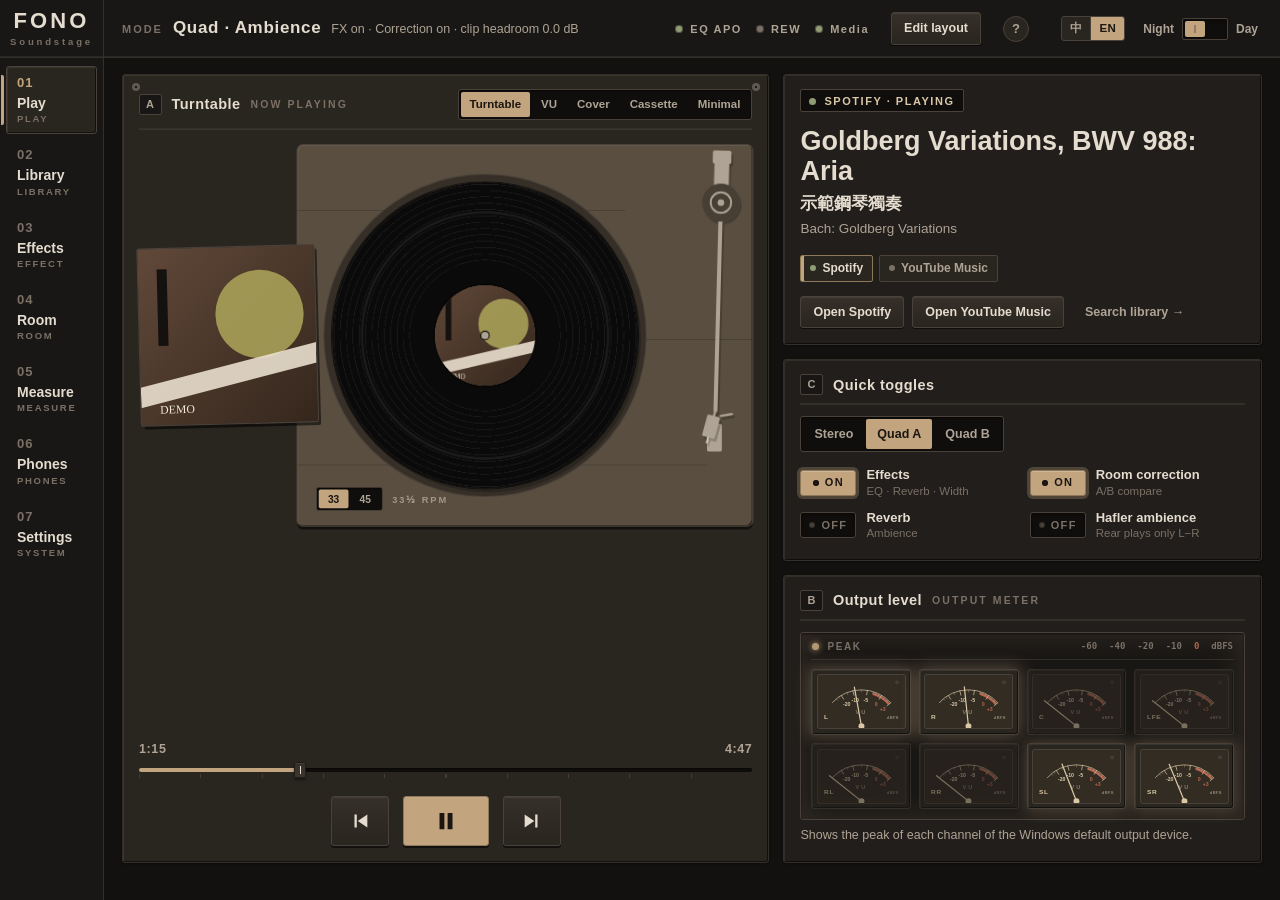
==== commit e822ee61: "Bilingual app, tutorial site and docs (zh-TW / English); v2.8.0 Co-Authored-By: Claude Opus 5.5 <nor" ====
--- a/web/index.html
+++ b/web/index.html
@@ -23,6 +23,7 @@
       </div>
       <button class="btn edit-btn" id="editBtn" type="button" aria-pressed="false">編輯版面</button>
       <button class="help-btn" id="helpBtn" type="button" aria-label="說明">?</button>
+      <button class="lang-switch" id="langSwitch" type="button" aria-label="Language" data-i18n-skip><span class="ls-k" data-l="zh-TW">中</span><span class="ls-k" data-l="en">EN</span></button>
       <button class="theme-switch" id="themeSwitch" type="button" aria-label="切換深淺色">
         <span class="ts-label">夜</span><span class="ts-track"><span class="ts-thumb"></span></span><span class="ts-label">日</span>
       </button>
--- a/web/style.css
+++ b/web/style.css
@@ -1490,3 +1490,14 @@
 .wiz-look.wall-grid { grid-template-columns: repeat(auto-fill, minmax(88px, 1fr)); }
 .done-actions { display: flex; gap: 10px; flex-wrap: wrap; margin: 14px 0 4px; }
 .done-actions .btn { text-decoration: none; display: inline-flex; align-items: center; }
+
+/* language switch (top bar): a two-position key, the active language is lit */
+.lang-switch { display: inline-flex; align-items: stretch; padding: 0; background: var(--panel-2); border: 1px solid var(--line-2); border-radius: 3px; cursor: pointer; overflow: hidden; margin-right: -8px; }
+.lang-switch .ls-k { font: 700 11.5px/1 var(--font-disp); letter-spacing: .04em; padding: 6px 8px; color: var(--ink-2); }
+.lang-switch .ls-k + .ls-k { border-left: 1px solid var(--line-2); }
+.lang-switch .ls-k.on { background: var(--accent); color: var(--accent-ink); }
+.lang-switch:hover { border-color: var(--accent); }
+
+/* setup wizard step 1: language choice shown in both languages */
+.lang-pick { display: flex; align-items: center; gap: 10px; flex-wrap: wrap; margin: 0 0 14px; padding-bottom: 12px; border-bottom: 1px solid var(--line); }
+.lang-pick b { margin-right: 6px; font-size: 13px; letter-spacing: .02em; }
